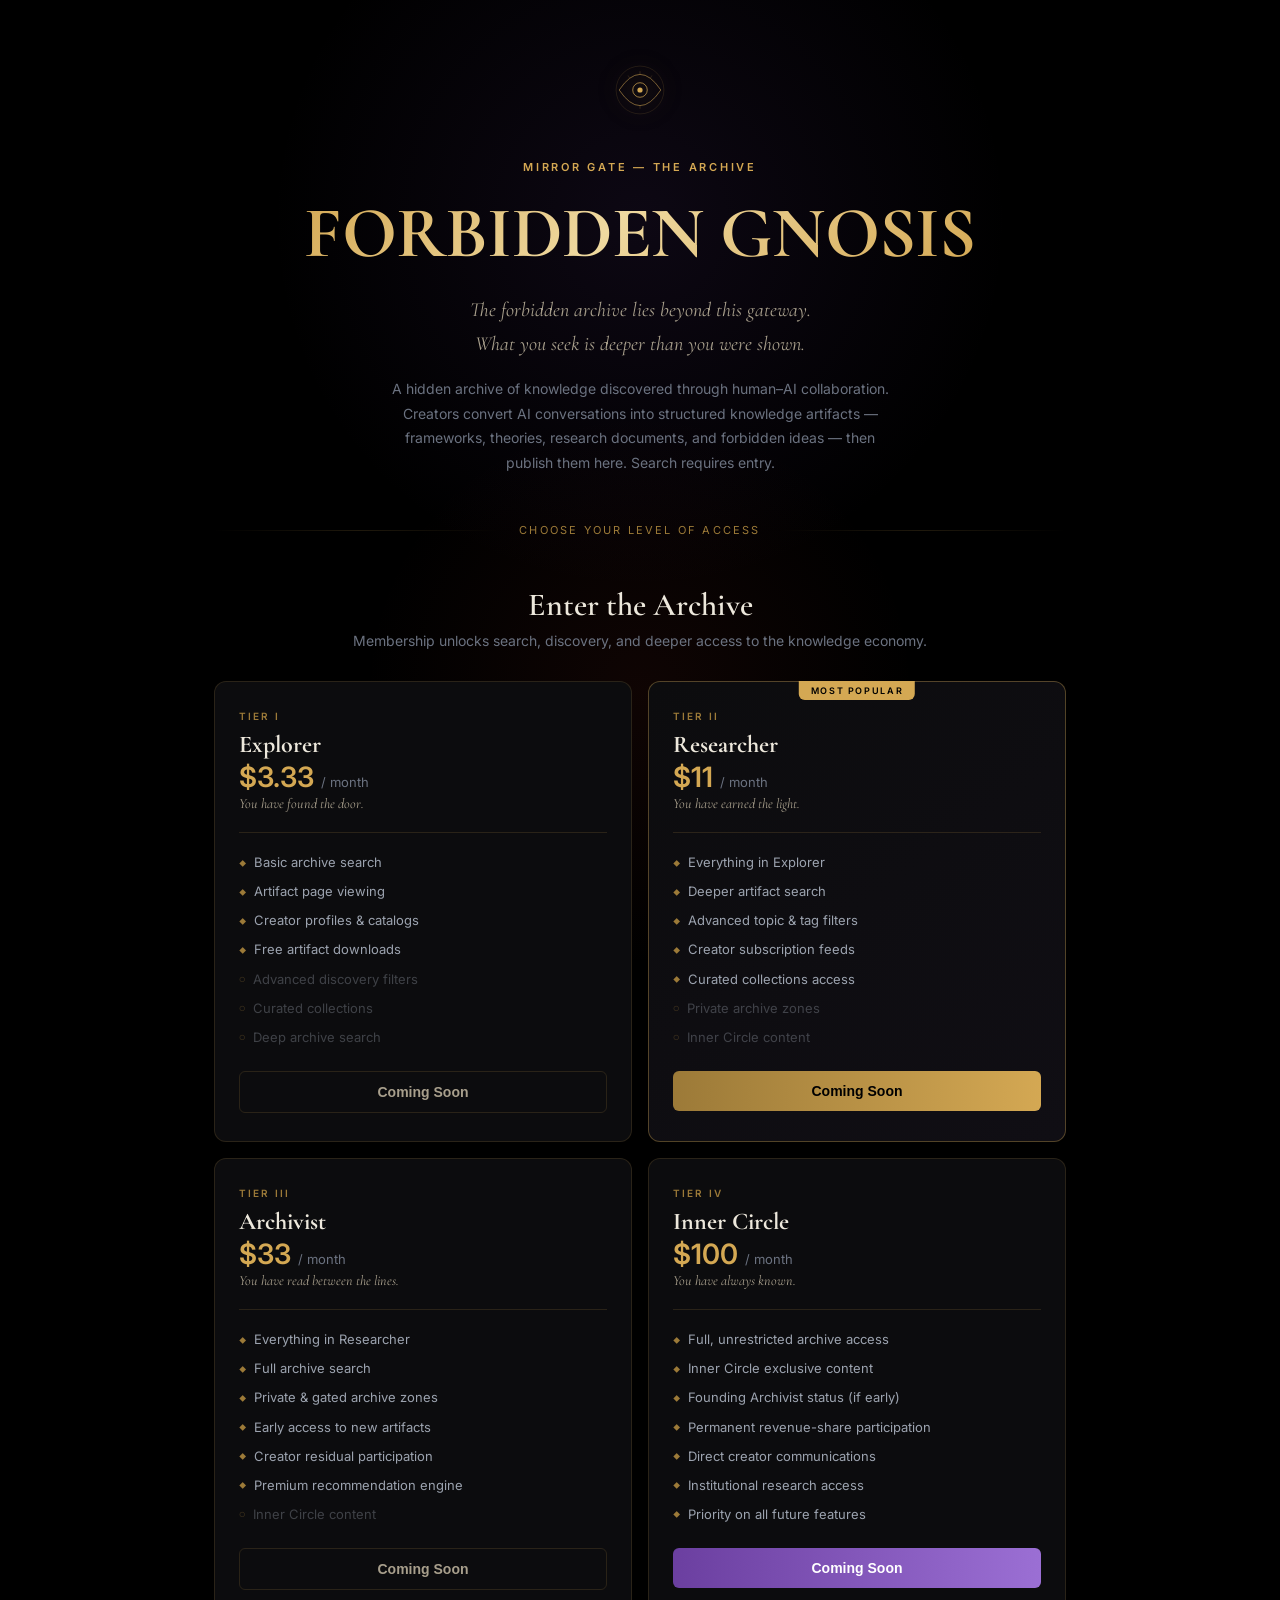
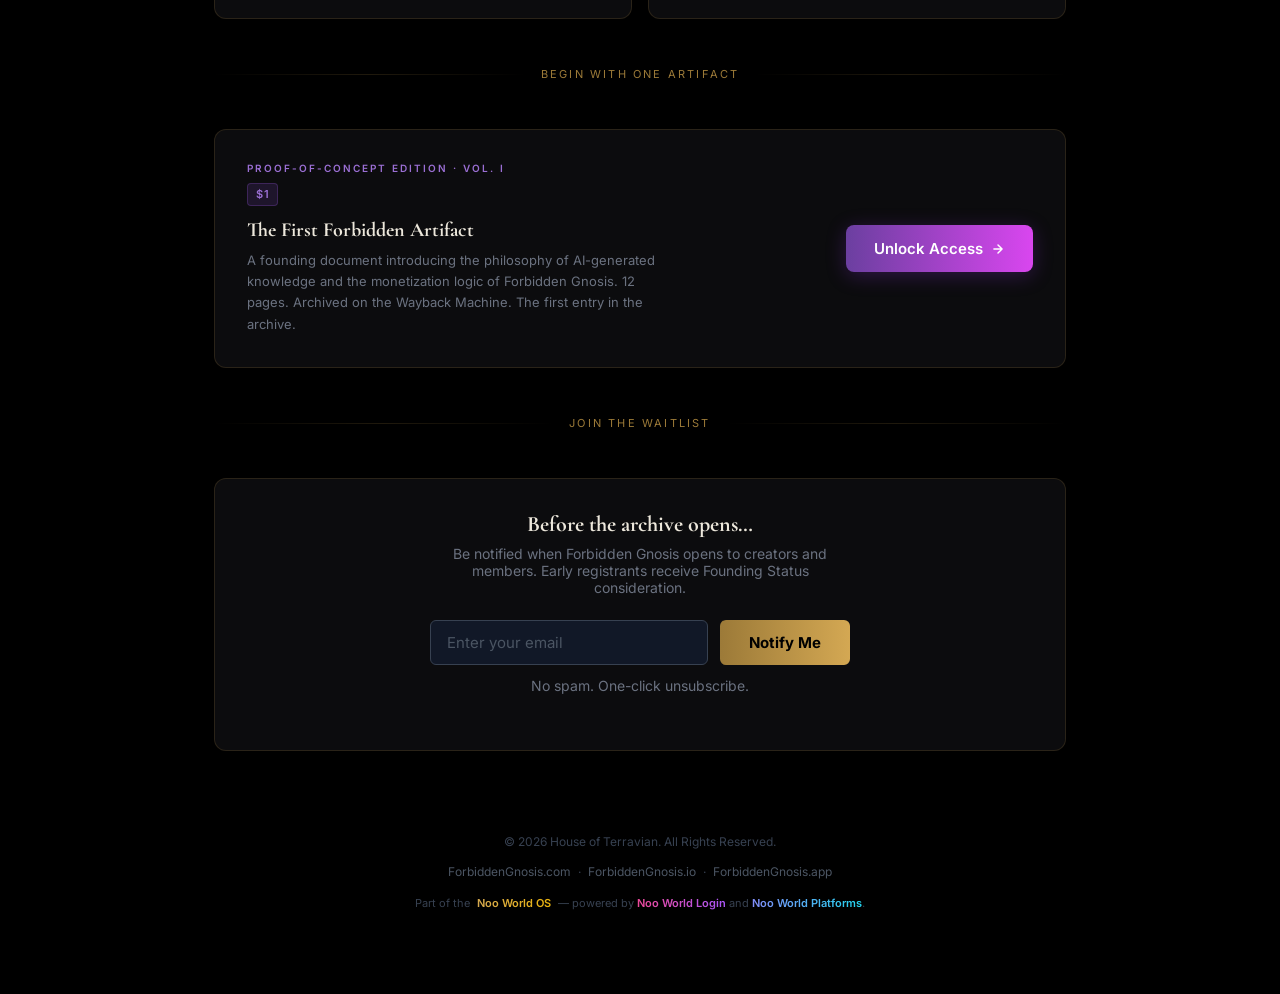
==== index.html @ 5a4c9f81 "Rebuild as Mirror Gate — membership tiers, archive narrative, waitlist" ====
<!DOCTYPE html>
<html lang="en">
<!--
═══════════════════════════════════════════════════════════════════════
FORBIDDEN GNOSIS — MIRROR GATE (v2)
Built: 03.08.26
Role: Gate page displayed when non-members attempt to search beyond
      the originating creator's territory (Mirror-Gated Discovery).
      Also serves as the primary landing page pre-launch.
═══════════════════════════════════════════════════════════════════════

CONVERTKIT SETUP (REQUIRED FOR EMAIL CAPTURE)
  Line ~620: const CK_FORM_ID = 'YOUR_CONVERTKIT_FORM_ID';
  Replace with your actual ConvertKit form ID (numbers only).

DYNAMIC CREATOR INJECTION (future use)
  When serving as a live gate page, the backend can inject the
  originating creator name into: data-creator="[Creator Name]"
  on the <body> tag. JS will auto-populate .creator-name spans.
═══════════════════════════════════════════════════════════════════════
-->
<head>
  <meta charset="UTF-8">
  <meta name="viewport" content="width=device-width, initial-scale=1.0">
  <title>Forbidden Gnosis — The Archive of Human–AI Knowledge</title>
  <meta name="description" content="A hidden archive of knowledge discovered through human–AI collaboration. Publish, sell, and explore AI-derived insight artifacts.">
  <meta property="og:title" content="Forbidden Gnosis — The Archive of Human–AI Knowledge">
  <meta property="og:description" content="The forbidden archive lies beyond this gateway. Enter the knowledge economy of the AI age.">
  <meta property="og:type" content="website">
  <link rel="icon" type="image/png" href="/favicon.png">
  <link rel="preconnect" href="https://fonts.googleapis.com">
  <link rel="preconnect" href="https://fonts.gstatic.com" crossorigin>
  <link href="https://fonts.googleapis.com/css2?family=Cormorant+Garamond:ital,wght@0,400;0,600;0,700;1,400;1,600&family=Inter:wght@400;500;600&display=swap" rel="stylesheet">

  <style>
    *, *::before, *::after {
      margin: 0;
      padding: 0;
      box-sizing: border-box;
    }

    :root {
      --gold: #D4A853;
      --gold-dim: #9C7A38;
      --gold-glow: rgba(212, 168, 83, 0.18);
      --crimson: #C0392B;
      --violet: #6B3FA0;
      --violet-light: #9B6FD4;
      --cream: #EDE8DC;
      --cream-dim: #A89F8C;
      --bg: #000;
      --surface: #0C0C0E;
      --border: rgba(212, 168, 83, 0.15);
      --border-hover: rgba(212, 168, 83, 0.4);
    }

    html {
      scroll-behavior: smooth;
    }

    body {
      font-family: 'Inter', -apple-system, BlinkMacSystemFont, sans-serif;
      background: var(--bg);
      color: var(--cream);
      min-height: 100vh;
      overflow-x: hidden;
      position: relative;
    }

    /* ── AMBIENT BACKGROUND ── */
    .ambient {
      position: fixed;
      inset: 0;
      pointer-events: none;
      z-index: 0;
    }
    .ambient::before {
      content: '';
      position: absolute;
      top: -20%;
      left: 50%;
      transform: translateX(-50%);
      width: 800px;
      height: 800px;
      background: radial-gradient(circle, rgba(107, 63, 160, 0.12) 0%, transparent 65%);
    }
    .ambient::after {
      content: '';
      position: absolute;
      bottom: -10%;
      left: 50%;
      transform: translateX(-50%);
      width: 600px;
      height: 600px;
      background: radial-gradient(circle, rgba(192, 57, 43, 0.08) 0%, transparent 65%);
    }

    /* ── LAYOUT ── */
    .page {
      position: relative;
      z-index: 1;
      width: 100%;
      max-width: 900px;
      margin: 0 auto;
      padding: 4rem 1.5rem 5rem;
    }

    /* ── EYE SIGIL ── */
    .sigil-wrap {
      text-align: center;
      margin-bottom: 2.5rem;
      opacity: 0;
      animation: fadeDown 1s ease-out 0.1s forwards;
    }
    .sigil {
      display: inline-block;
      width: 52px;
      height: 52px;
      filter: drop-shadow(0 0 12px rgba(212, 168, 83, 0.5));
    }

    /* ── GATE LABEL ── */
    .gate-label {
      text-align: center;
      font-family: 'Inter', sans-serif;
      font-size: 0.6875rem;
      font-weight: 600;
      letter-spacing: 0.25em;
      text-transform: uppercase;
      color: var(--gold);
      margin-bottom: 1.25rem;
      opacity: 0;
      animation: fadeDown 1s ease-out 0.2s forwards;
    }

    /* ── HERO ── */
    .hero {
      text-align: center;
      max-width: 680px;
      margin: 0 auto 1.5rem;
      opacity: 0;
      animation: fadeDown 1.1s ease-out 0.3s forwards;
    }

    .hero h1 {
      font-family: 'Cormorant Garamond', Georgia, serif;
      font-size: clamp(2.5rem, 7vw, 4.5rem);
      font-weight: 700;
      line-height: 1.1;
      letter-spacing: -0.01em;
      background: linear-gradient(135deg, var(--gold) 0%, #EFD9A0 45%, var(--gold) 100%);
      -webkit-background-clip: text;
      background-clip: text;
      -webkit-text-fill-color: transparent;
      margin-bottom: 1.25rem;
    }

    .hero .gate-narrative {
      font-family: 'Cormorant Garamond', Georgia, serif;
      font-size: clamp(1.05rem, 2.5vw, 1.25rem);
      font-style: italic;
      color: var(--cream-dim);
      line-height: 1.7;
      margin-bottom: 1rem;
    }

    .hero .gate-sub {
      font-size: 0.875rem;
      color: #6b7280;
      line-height: 1.75;
      max-width: 520px;
      margin: 0 auto;
    }

    /* ── DIVIDER ── */
    .divider {
      display: flex;
      align-items: center;
      gap: 1rem;
      margin: 3rem 0;
      opacity: 0;
      animation: fadeIn 0.8s ease-out 0.6s forwards;
    }
    .divider::before,
    .divider::after {
      content: '';
      flex: 1;
      height: 1px;
      background: linear-gradient(to right, transparent, var(--border), transparent);
    }
    .divider-text {
      font-size: 0.6875rem;
      letter-spacing: 0.2em;
      text-transform: uppercase;
      color: var(--gold-dim);
      white-space: nowrap;
    }

    /* ── MEMBERSHIP TIERS ── */
    .tiers-section {
      opacity: 0;
      animation: fadeUp 1s ease-out 0.5s forwards;
    }

    .tiers-heading {
      text-align: center;
      margin-bottom: 2rem;
    }
    .tiers-heading h2 {
      font-family: 'Cormorant Garamond', Georgia, serif;
      font-size: clamp(1.5rem, 4vw, 2rem);
      font-weight: 600;
      color: var(--cream);
      margin-bottom: 0.5rem;
    }
    .tiers-heading p {
      font-size: 0.875rem;
      color: #6b7280;
    }

    .tiers-grid {
      display: grid;
      grid-template-columns: repeat(2, 1fr);
      gap: 1rem;
    }

    @media (max-width: 600px) {
      .tiers-grid {
        grid-template-columns: 1fr;
      }
    }

    .tier-card {
      background: var(--surface);
      border: 1px solid var(--border);
      border-radius: 12px;
      padding: 1.75rem 1.5rem;
      position: relative;
      transition: border-color 0.3s, transform 0.3s, box-shadow 0.3s;
      cursor: default;
    }
    .tier-card:hover {
      border-color: var(--border-hover);
      transform: translateY(-2px);
      box-shadow: 0 8px 30px rgba(212, 168, 83, 0.08);
    }
    .tier-card.featured {
      border-color: rgba(212, 168, 83, 0.35);
      background: linear-gradient(145deg, #0C0C0E 0%, #100E14 100%);
    }
    .tier-card.featured::before {
      content: 'MOST POPULAR';
      position: absolute;
      top: -1px;
      left: 50%;
      transform: translateX(-50%);
      font-size: 0.5625rem;
      font-weight: 600;
      letter-spacing: 0.18em;
      color: var(--bg);
      background: var(--gold);
      padding: 0.25rem 0.75rem;
      border-radius: 0 0 6px 6px;
    }

    .tier-rank {
      font-size: 0.625rem;
      font-weight: 600;
      letter-spacing: 0.2em;
      text-transform: uppercase;
      color: var(--gold-dim);
      margin-bottom: 0.5rem;
    }
    .tier-name {
      font-family: 'Cormorant Garamond', Georgia, serif;
      font-size: 1.5rem;
      font-weight: 700;
      color: var(--cream);
      margin-bottom: 0.25rem;
    }
    .tier-price {
      font-size: 1.75rem;
      font-weight: 600;
      color: var(--gold);
      margin-bottom: 0.25rem;
      line-height: 1;
    }
    .tier-price span {
      font-size: 0.8125rem;
      font-weight: 400;
      color: #6b7280;
    }
    .tier-tagline {
      font-family: 'Cormorant Garamond', Georgia, serif;
      font-size: 0.875rem;
      font-style: italic;
      color: var(--cream-dim);
      margin-bottom: 1.25rem;
      padding-bottom: 1.25rem;
      border-bottom: 1px solid var(--border);
    }

    .tier-features {
      list-style: none;
      display: flex;
      flex-direction: column;
      gap: 0.6rem;
      margin-bottom: 1.5rem;
    }
    .tier-features li {
      display: flex;
      align-items: flex-start;
      gap: 0.5rem;
      font-size: 0.8125rem;
      color: #9ca3af;
      line-height: 1.5;
    }
    .tier-features li::before {
      content: '◆';
      font-size: 0.4375rem;
      color: var(--gold-dim);
      margin-top: 0.35rem;
      flex-shrink: 0;
    }
    .tier-features li.locked {
      opacity: 0.35;
    }
    .tier-features li.locked::before {
      content: '○';
    }

    .tier-btn {
      display: block;
      width: 100%;
      padding: 0.75rem 1rem;
      text-align: center;
      border-radius: 6px;
      font-size: 0.875rem;
      font-weight: 600;
      text-decoration: none;
      transition: all 0.25s;
      cursor: pointer;
      border: none;
    }
    .tier-btn-ghost {
      background: transparent;
      border: 1px solid var(--border);
      color: var(--cream-dim);
    }
    .tier-btn-ghost:hover {
      border-color: var(--gold-dim);
      color: var(--cream);
    }
    .tier-btn-gold {
      background: linear-gradient(to right, var(--gold-dim), var(--gold));
      color: #000;
    }
    .tier-btn-gold:hover {
      opacity: 0.9;
      box-shadow: 0 4px 20px rgba(212, 168, 83, 0.3);
    }
    .tier-btn-violet {
      background: linear-gradient(to right, var(--violet), var(--violet-light));
      color: #fff;
    }
    .tier-btn-violet:hover {
      opacity: 0.9;
      box-shadow: 0 4px 20px rgba(107, 63, 160, 0.35);
    }

    /* ── FIRST ARTIFACT SECTION ── */
    .artifact-section {
      opacity: 0;
      animation: fadeUp 1s ease-out 0.7s forwards;
    }

    .artifact-card {
      background: var(--surface);
      border: 1px solid var(--border);
      border-radius: 12px;
      padding: 2rem;
      display: flex;
      flex-direction: column;
      gap: 1.25rem;
      align-items: flex-start;
    }
    @media (min-width: 640px) {
      .artifact-card {
        flex-direction: row;
        align-items: center;
        justify-content: space-between;
      }
    }
    .artifact-meta {
      flex: 1;
    }
    .artifact-tag {
      font-size: 0.625rem;
      font-weight: 600;
      letter-spacing: 0.2em;
      text-transform: uppercase;
      color: var(--violet-light);
      margin-bottom: 0.5rem;
    }
    .artifact-title {
      font-family: 'Cormorant Garamond', Georgia, serif;
      font-size: 1.25rem;
      font-weight: 700;
      color: var(--cream);
      margin-bottom: 0.5rem;
    }
    .artifact-desc {
      font-size: 0.8125rem;
      color: #6b7280;
      line-height: 1.65;
      max-width: 420px;
    }
    .artifact-cta {
      flex-shrink: 0;
    }
    .artifact-btn {
      display: inline-flex;
      align-items: center;
      gap: 0.5rem;
      padding: 0.875rem 1.75rem;
      background: linear-gradient(to right, var(--violet), #d946ef);
      color: #fff;
      font-weight: 600;
      font-size: 0.9375rem;
      text-decoration: none;
      border-radius: 8px;
      white-space: nowrap;
      transition: all 0.3s;
      box-shadow: 0 4px 20px rgba(147, 51, 234, 0.25);
    }
    .artifact-btn:hover {
      box-shadow: 0 8px 30px rgba(147, 51, 234, 0.4);
      transform: translateY(-1px);
    }
    .artifact-price-badge {
      display: inline-flex;
      align-items: center;
      justify-content: center;
      background: rgba(107, 63, 160, 0.2);
      border: 1px solid rgba(107, 63, 160, 0.4);
      color: var(--violet-light);
      font-size: 0.6875rem;
      font-weight: 600;
      letter-spacing: 0.05em;
      padding: 0.2rem 0.5rem;
      border-radius: 4px;
      margin-bottom: 0.75rem;
    }

    /* ── EMAIL WAITLIST ── */
    .waitlist-section {
      opacity: 0;
      animation: fadeUp 1s ease-out 0.85s forwards;
    }

    .waitlist-card {
      background: var(--surface);
      border: 1px solid var(--border);
      border-radius: 12px;
      padding: 2rem;
      text-align: center;
    }
    .waitlist-card h3 {
      font-family: 'Cormorant Garamond', Georgia, serif;
      font-size: 1.375rem;
      font-weight: 700;
      color: var(--cream);
      margin-bottom: 0.5rem;
    }
    .waitlist-card p {
      font-size: 0.875rem;
      color: #6b7280;
      margin-bottom: 1.5rem;
      max-width: 400px;
      margin-left: auto;
      margin-right: auto;
    }

    .form-row {
      display: flex;
      flex-direction: column;
      gap: 0.75rem;
      max-width: 420px;
      margin: 0 auto;
    }
    @media (min-width: 480px) {
      .form-row {
        flex-direction: row;
      }
    }

    .input-wrap {
      position: relative;
      flex: 1;
    }

    input[type="email"] {
      width: 100%;
      padding: 0.75rem 1rem;
      background: #111827;
      border: 1px solid #374151;
      color: var(--cream);
      border-radius: 6px;
      font-size: 0.9375rem;
      font-family: 'Inter', sans-serif;
      transition: border-color 0.3s;
    }
    input[type="email"]:focus {
      outline: none;
      border-color: var(--gold-dim);
    }
    input[type="email"].error {
      border-color: #ef4444;
    }
    input[type="email"]::placeholder {
      color: #4b5563;
    }

    .success-check {
      position: absolute;
      right: 0.75rem;
      top: 50%;
      transform: translateY(-50%);
      width: 1.125rem;
      height: 1.125rem;
      color: #10b981;
      display: none;
    }

    .submit-btn {
      padding: 0.75rem 1.25rem;
      background: linear-gradient(to right, var(--gold-dim), var(--gold));
      color: #000;
      font-weight: 700;
      font-size: 0.9375rem;
      font-family: 'Inter', sans-serif;
      border: none;
      border-radius: 6px;
      cursor: pointer;
      transition: opacity 0.25s;
      white-space: nowrap;
      display: flex;
      align-items: center;
      justify-content: center;
      gap: 0.4rem;
      min-width: 130px;
    }
    .submit-btn:hover:not(:disabled) { opacity: 0.88; }
    .submit-btn:disabled { opacity: 0.45; cursor: not-allowed; }

    .spinner {
      width: 0.875rem;
      height: 0.875rem;
      border: 2px solid #000;
      border-top-color: transparent;
      border-radius: 50%;
      animation: spin 0.7s linear infinite;
    }

    .status-msg {
      display: none;
      align-items: center;
      gap: 0.4rem;
      font-size: 0.8125rem;
      margin-top: 0.75rem;
      justify-content: center;
    }
    .status-msg.success { color: #10b981; }
    .status-msg.error   { color: #ef4444; }

    .privacy-note {
      margin-top: 0.75rem;
      font-size: 0.6875rem;
      color: #4b5563;
    }

    /* ── FOOTER ── */
    footer {
      margin-top: 5rem;
      text-align: center;
      font-size: 0.75rem;
      line-height: 1.8;
      color: #374151;
      opacity: 0;
      animation: fadeIn 1s ease-out 1s forwards;
    }
    footer p { margin-bottom: 0.25rem; }
    footer nav {
      margin: 0.5rem 0;
    }
    footer a {
      color: #4b5563;
      text-decoration: none;
      padding: 0 0.25rem;
      transition: color 0.25s;
    }
    footer a:hover { color: var(--cream-dim); }
    footer a:focus {
      outline: 2px solid var(--gold-dim);
      outline-offset: 2px;
      border-radius: 2px;
    }
    .noo-brand {
      margin-top: 0.75rem;
      font-size: 0.6875rem;
    }
    .grad-gold {
      background: linear-gradient(to right, var(--gold), #eab308);
      -webkit-background-clip: text;
      background-clip: text;
      -webkit-text-fill-color: transparent;
      font-weight: 600;
    }
    .grad-pink {
      background: linear-gradient(to right, #ec4899, #a855f7);
      -webkit-background-clip: text;
      background-clip: text;
      -webkit-text-fill-color: transparent;
      font-weight: 600;
    }
    .grad-blue {
      background: linear-gradient(to right, #818cf8, #22d3ee);
      -webkit-background-clip: text;
      background-clip: text;
      -webkit-text-fill-color: transparent;
      font-weight: 600;
    }

    /* ── ANIMATIONS ── */
    @keyframes fadeDown {
      from { opacity: 0; transform: translateY(-16px); }
      to   { opacity: 1; transform: translateY(0); }
    }
    @keyframes fadeUp {
      from { opacity: 0; transform: translateY(24px); }
      to   { opacity: 1; transform: translateY(0); }
    }
    @keyframes fadeIn {
      to { opacity: 1; }
    }
    @keyframes spin {
      to { transform: rotate(360deg); }
    }

    @media (prefers-reduced-motion: reduce) {
      *, *::before, *::after {
        animation-duration: 0.01ms !important;
        transition-duration: 0.01ms !important;
      }
    }
  </style>
</head>

<body>
  <div class="ambient" aria-hidden="true"></div>

  <div class="page">

    <!-- EYE SIGIL -->
    <div class="sigil-wrap" aria-hidden="true">
      <svg class="sigil" viewBox="0 0 100 100" xmlns="http://www.w3.org/2000/svg">
        <!-- Outer ring -->
        <circle cx="50" cy="50" r="46" fill="none" stroke="#D4A853" stroke-width="1" opacity="0.25"/>
        <!-- Eye shape -->
        <path d="M10 50 Q30 20 50 20 Q70 20 90 50 Q70 80 50 80 Q30 80 10 50Z"
              fill="none" stroke="#D4A853" stroke-width="1.5" opacity="0.7"/>
        <!-- Iris -->
        <circle cx="50" cy="50" r="14" fill="none" stroke="#D4A853" stroke-width="1.5" opacity="0.9"/>
        <!-- Pupil -->
        <circle cx="50" cy="50" r="5" fill="#D4A853"/>
        <!-- Lash marks -->
        <line x1="50" y1="20" x2="50" y2="14" stroke="#D4A853" stroke-width="1" opacity="0.4"/>
        <line x1="50" y1="80" x2="50" y2="86" stroke="#D4A853" stroke-width="1" opacity="0.4"/>
        <line x1="30" y1="27" x2="27" y2="22" stroke="#D4A853" stroke-width="1" opacity="0.3"/>
        <line x1="70" y1="27" x2="73" y2="22" stroke="#D4A853" stroke-width="1" opacity="0.3"/>
      </svg>
    </div>

    <!-- GATE LABEL -->
    <p class="gate-label">Mirror Gate — The Archive</p>

    <!-- HERO -->
    <header class="hero">
      <h1>FORBIDDEN GNOSIS</h1>
      <p class="gate-narrative">
        The forbidden archive lies beyond this gateway.<br>
        What you seek is deeper than you were shown.
      </p>
      <p class="gate-sub">
        A hidden archive of knowledge discovered through human–AI collaboration.
        Creators convert AI conversations into structured knowledge artifacts — frameworks,
        theories, research documents, and forbidden ideas — then publish them here.
        Search requires entry.
      </p>
    </header>

    <!-- DIVIDER -->
    <div class="divider">
      <span class="divider-text">Choose Your Level of Access</span>
    </div>

    <!-- MEMBERSHIP TIERS -->
    <section class="tiers-section" aria-labelledby="tiers-heading">
      <div class="tiers-heading">
        <h2 id="tiers-heading">Enter the Archive</h2>
        <p>Membership unlocks search, discovery, and deeper access to the knowledge economy.</p>
      </div>

      <div class="tiers-grid">

        <!-- EXPLORER -->
        <div class="tier-card">
          <p class="tier-rank">Tier I</p>
          <p class="tier-name">Explorer</p>
          <p class="tier-price">$3.33 <span>/ month</span></p>
          <p class="tier-tagline">You have found the door.</p>
          <ul class="tier-features">
            <li>Basic archive search</li>
            <li>Artifact page viewing</li>
            <li>Creator profiles &amp; catalogs</li>
            <li>Free artifact downloads</li>
            <li class="locked">Advanced discovery filters</li>
            <li class="locked">Curated collections</li>
            <li class="locked">Deep archive search</li>
          </ul>
          <button class="tier-btn tier-btn-ghost" disabled>Coming Soon</button>
        </div>

        <!-- RESEARCHER (featured) -->
        <div class="tier-card featured">
          <p class="tier-rank">Tier II</p>
          <p class="tier-name">Researcher</p>
          <p class="tier-price">$11 <span>/ month</span></p>
          <p class="tier-tagline">You have earned the light.</p>
          <ul class="tier-features">
            <li>Everything in Explorer</li>
            <li>Deeper artifact search</li>
            <li>Advanced topic &amp; tag filters</li>
            <li>Creator subscription feeds</li>
            <li>Curated collections access</li>
            <li class="locked">Private archive zones</li>
            <li class="locked">Inner Circle content</li>
          </ul>
          <button class="tier-btn tier-btn-gold" disabled>Coming Soon</button>
        </div>

        <!-- ARCHIVIST -->
        <div class="tier-card">
          <p class="tier-rank">Tier III</p>
          <p class="tier-name">Archivist</p>
          <p class="tier-price">$33 <span>/ month</span></p>
          <p class="tier-tagline">You have read between the lines.</p>
          <ul class="tier-features">
            <li>Everything in Researcher</li>
            <li>Full archive search</li>
            <li>Private &amp; gated archive zones</li>
            <li>Early access to new artifacts</li>
            <li>Creator residual participation</li>
            <li>Premium recommendation engine</li>
            <li class="locked">Inner Circle content</li>
          </ul>
          <button class="tier-btn tier-btn-ghost" disabled>Coming Soon</button>
        </div>

        <!-- INNER CIRCLE -->
        <div class="tier-card">
          <p class="tier-rank">Tier IV</p>
          <p class="tier-name">Inner Circle</p>
          <p class="tier-price">$100 <span>/ month</span></p>
          <p class="tier-tagline">You have always known.</p>
          <ul class="tier-features">
            <li>Full, unrestricted archive access</li>
            <li>Inner Circle exclusive content</li>
            <li>Founding Archivist status (if early)</li>
            <li>Permanent revenue-share participation</li>
            <li>Direct creator communications</li>
            <li>Institutional research access</li>
            <li>Priority on all future features</li>
          </ul>
          <button class="tier-btn tier-btn-violet" disabled>Coming Soon</button>
        </div>

      </div>
    </section>

    <!-- DIVIDER -->
    <div class="divider">
      <span class="divider-text">Begin with one artifact</span>
    </div>

    <!-- FIRST ARTIFACT -->
    <section class="artifact-section" aria-labelledby="artifact-heading">
      <div class="artifact-card">
        <div class="artifact-meta">
          <p class="artifact-tag">Proof-of-Concept Edition · Vol. I</p>
          <div class="artifact-price-badge">$1</div>
          <h3 class="artifact-title" id="artifact-heading">The First Forbidden Artifact</h3>
          <p class="artifact-desc">
            A founding document introducing the philosophy of AI-generated knowledge
            and the monetization logic of Forbidden Gnosis. 12 pages. Archived
            on the Wayback Machine. The first entry in the archive.
          </p>
        </div>
        <div class="artifact-cta">
          <a href="https://payhip.com/forbiddengnosis"
             target="_blank"
             rel="noopener noreferrer"
             class="artifact-btn">
            Unlock Access
            <svg width="14" height="14" viewBox="0 0 24 24" fill="none" stroke="currentColor" stroke-width="2.5" stroke-linecap="round" stroke-linejoin="round" aria-hidden="true">
              <path d="M5 12h14M12 5l7 7-7 7"/>
            </svg>
          </a>
        </div>
      </div>
    </section>

    <!-- DIVIDER -->
    <div class="divider">
      <span class="divider-text">Join the waitlist</span>
    </div>

    <!-- EMAIL WAITLIST -->
    <section class="waitlist-section" aria-labelledby="waitlist-heading">
      <div class="waitlist-card">
        <h3 id="waitlist-heading">Before the archive opens…</h3>
        <p>
          Be notified when Forbidden Gnosis opens to creators and members.
          Early registrants receive Founding Status consideration.
        </p>

        <form id="ckForm" novalidate aria-label="Waitlist signup form">
          <div class="form-row">
            <div class="input-wrap">
              <input
                type="email"
                id="emailInput"
                name="email_address"
                placeholder="Enter your email"
                required
                autocomplete="email"
              >
              <svg id="successCheck" class="success-check" fill="none" stroke="currentColor" viewBox="0 0 24 24" aria-hidden="true">
                <path stroke-linecap="round" stroke-linejoin="round" stroke-width="2.5" d="M5 13l4 4L19 7"/>
              </svg>
            </div>
            <button type="submit" id="submitBtn" class="submit-btn">
              <span id="btnText">Notify Me</span>
            </button>
          </div>
        </form>

        <iframe name="ck_iframe" style="display:none;" title="Signup response"></iframe>
        <div id="statusMsg" class="status-msg" role="status" aria-live="polite"></div>
        <p class="privacy-note">No spam. One-click unsubscribe.</p>
      </div>
    </section>

    <!-- FOOTER -->
    <footer>
      <p>© 2026 House of Terravian. All Rights Reserved.</p>
      <nav aria-label="Domain links">
        <a href="https://ForbiddenGnosis.com" target="_blank" rel="noopener noreferrer">ForbiddenGnosis.com</a>
        <span aria-hidden="true"> · </span>
        <a href="https://ForbiddenGnosis.io" target="_blank" rel="noopener noreferrer">ForbiddenGnosis.io</a>
        <span aria-hidden="true"> · </span>
        <a href="https://ForbiddenGnosis.app" target="_blank" rel="noopener noreferrer">ForbiddenGnosis.app</a>
      </nav>
      <div class="noo-brand">
        Part of the <a href="https://thenooworld.com" target="_blank" rel="noopener noreferrer" class="grad-gold">Noo World OS</a> —
        powered by <span class="grad-pink">Noo World Login</span> and
        <span class="grad-blue">Noo World Platforms</span>.
      </div>
    </footer>

  </div><!-- /page -->

  <script>
    // ═══════════════════════════════════════════════════════════════
    // CONVERTKIT — replace with your actual form ID
    // ═══════════════════════════════════════════════════════════════
    const CK_FORM_ID = 'YOUR_CONVERTKIT_FORM_ID';
    const CK_ACTION  = `https://app.convertkit.com/forms/${CK_FORM_ID}/subscriptions`;

    const form        = document.getElementById('ckForm');
    const emailInput  = document.getElementById('emailInput');
    const submitBtn   = document.getElementById('submitBtn');
    const btnText     = document.getElementById('btnText');
    const successCheck = document.getElementById('successCheck');
    const statusMsg   = document.getElementById('statusMsg');
    const iframe      = document.querySelector('iframe[name="ck_iframe"]');

    function validEmail(e) { return /^[^\s@]+@[^\s@]+\.[^\s@]+$/.test(e); }

    function showStatus(type, msg) {
      const icon = type === 'success'
        ? '<svg width="14" height="14" fill="none" stroke="currentColor" viewBox="0 0 24 24"><path stroke-linecap="round" stroke-linejoin="round" stroke-width="2.5" d="M5 13l4 4L19 7"/></svg>'
        : '<svg width="14" height="14" fill="none" stroke="currentColor" viewBox="0 0 24 24"><path stroke-linecap="round" stroke-linejoin="round" stroke-width="2" d="M12 8v4m0 4h.01M21 12a9 9 0 11-18 0 9 9 0 0118 0z"/></svg>';
      statusMsg.className = `status-msg ${type}`;
      statusMsg.innerHTML = icon + '<span>' + msg + '</span>';
      statusMsg.style.display = 'flex';
    }

    form.addEventListener('submit', function(e) {
      e.preventDefault();
      const email = emailInput.value.trim();
      if (!validEmail(email)) {
        emailInput.classList.add('error');
        showStatus('error', 'Please enter a valid email address.');
        return;
      }
      emailInput.classList.remove('error');
      statusMsg.style.display = 'none';
      submitBtn.disabled = true;
      btnText.innerHTML = '<div class="spinner"></div>';

      const tmp = document.createElement('form');
      tmp.style.display = 'none';
      tmp.action = CK_ACTION;
      tmp.method = 'post';
      tmp.target = 'ck_iframe';
      const ef = document.createElement('input');
      ef.type = 'hidden'; ef.name = 'email_address'; ef.value = email;
      const tf = document.createElement('input');
      tf.type = 'hidden'; tf.name = 'fields[tag]'; tf.value = 'mirror-gate-waitlist';
      tmp.append(ef, tf);
      document.body.appendChild(tmp);
      tmp.submit();
      document.body.removeChild(tmp);
    });

    iframe.addEventListener('load', function() {
      if (submitBtn.disabled) {
        submitBtn.disabled = false;
        btnText.textContent = 'Notify Me';
        successCheck.style.display = 'block';
        showStatus('success', "You're registered. Watch for the signal.");
        setTimeout(function() {
          emailInput.value = '';
          successCheck.style.display = 'none';
          statusMsg.style.display = 'none';
        }, 6000);
      }
    });

    emailInput.addEventListener('input', function() {
      emailInput.classList.remove('error');
      if (statusMsg.classList.contains('error')) statusMsg.style.display = 'none';
    });

    // ═══════════════════════════════════════════════════════════════
    // DYNAMIC CREATOR INJECTION (future backend use)
    // When serving as a live gate, the backend injects:
    //   <body data-creator="Creator Name">
    // This script then populates all .creator-name spans.
    // ═══════════════════════════════════════════════════════════════
    const creatorName = document.body.dataset.creator;
    if (creatorName) {
      document.querySelectorAll('.creator-name').forEach(function(el) {
        el.textContent = creatorName;
      });
    }
  </script>
</body>
</html>
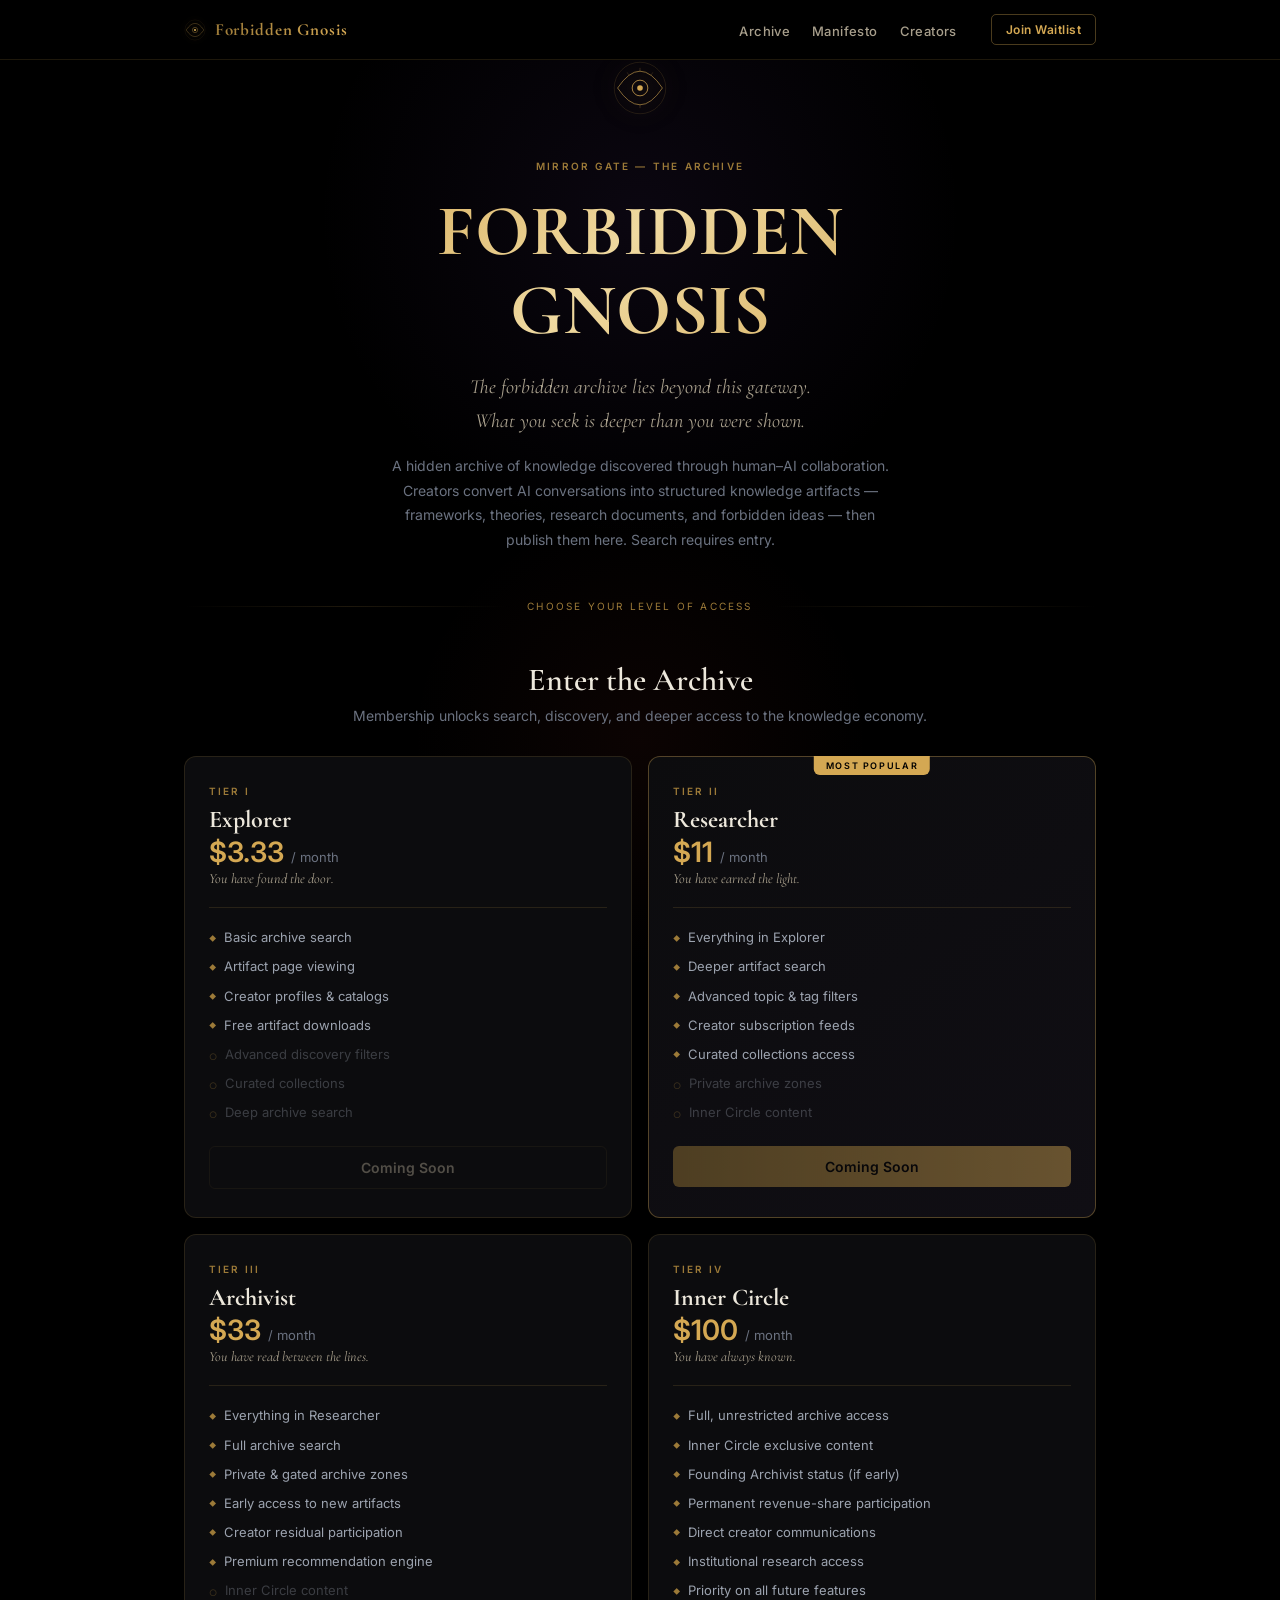
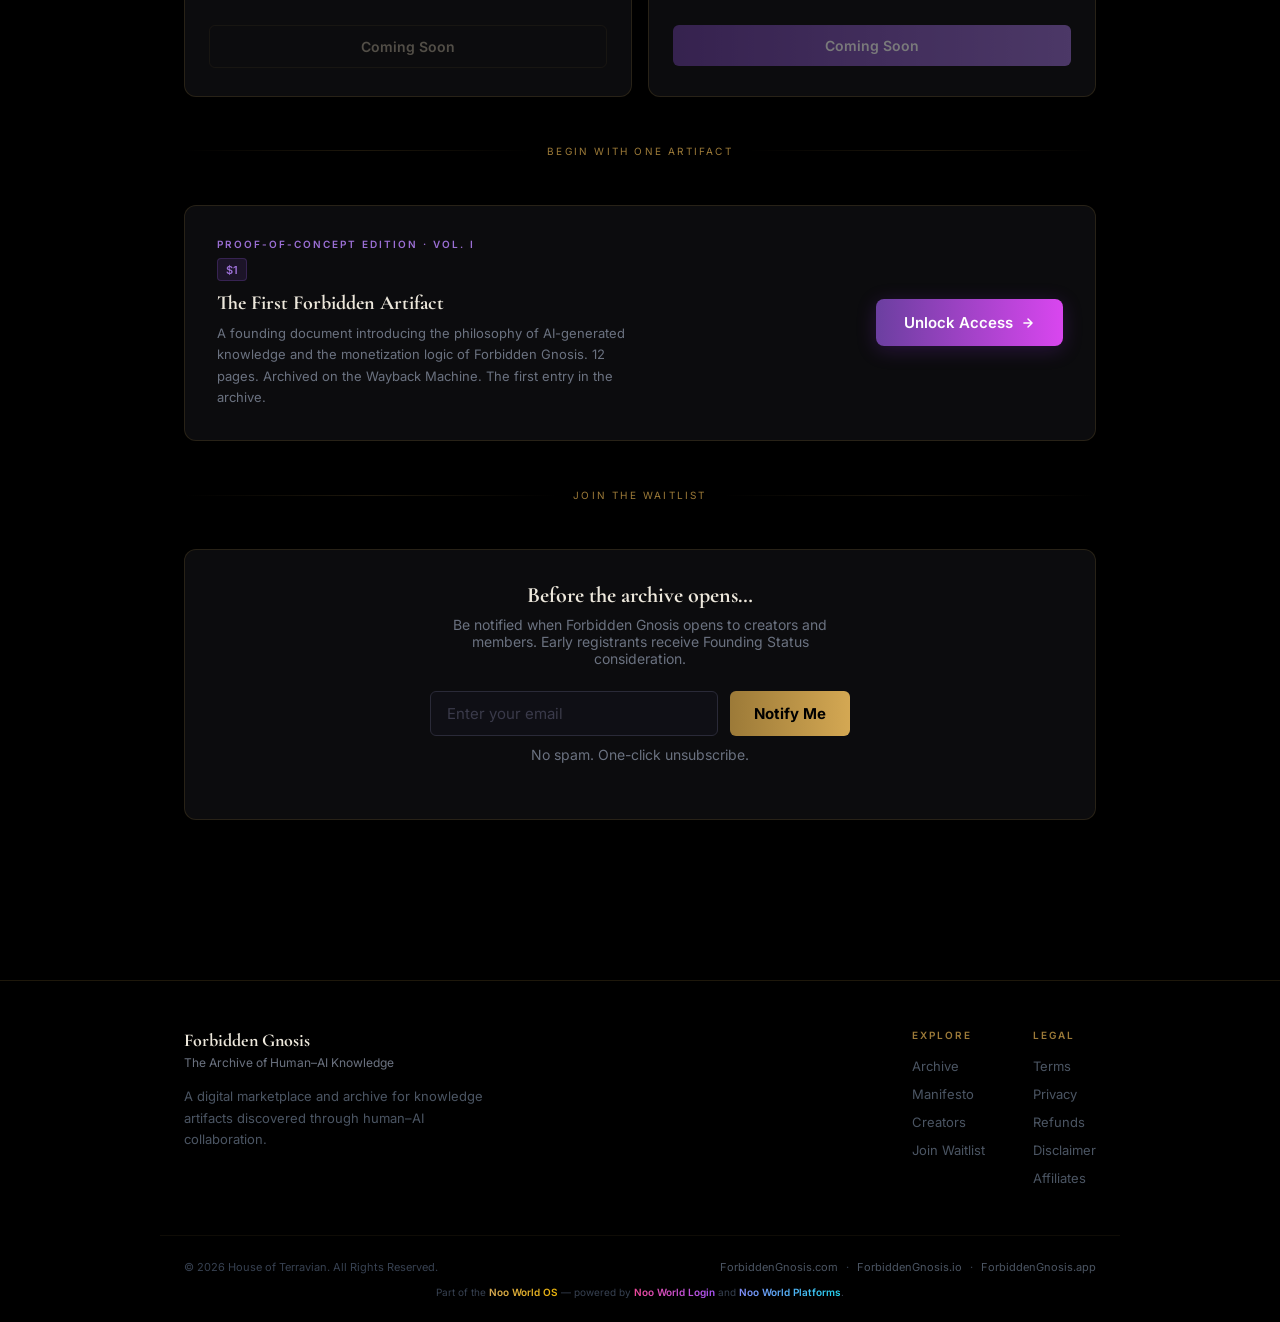
==== commit ca8e5b22: "Build full multi-page site — nav, manifesto, creators, archive, legal pages" ====
--- a/index.html
+++ b/index.html
@@ -1,23 +1,10 @@
 <!DOCTYPE html>
 <html lang="en">
 <!--
-═══════════════════════════════════════════════════════════════════════
-FORBIDDEN GNOSIS — MIRROR GATE (v2)
-Built: 03.08.26
-Role: Gate page displayed when non-members attempt to search beyond
-      the originating creator's territory (Mirror-Gated Discovery).
-      Also serves as the primary landing page pre-launch.
-═══════════════════════════════════════════════════════════════════════
-
-CONVERTKIT SETUP (REQUIRED FOR EMAIL CAPTURE)
-  Line ~620: const CK_FORM_ID = 'YOUR_CONVERTKIT_FORM_ID';
-  Replace with your actual ConvertKit form ID (numbers only).
-
-DYNAMIC CREATOR INJECTION (future use)
-  When serving as a live gate page, the backend can inject the
-  originating creator name into: data-creator="[Creator Name]"
-  on the <body> tag. JS will auto-populate .creator-name spans.
-═══════════════════════════════════════════════════════════════════════
+  FORBIDDEN GNOSIS — MIRROR GATE (index.html)
+  Role: Gate page for non-member search attempts. Primary landing page pre-launch.
+  ConvertKit Form ID: 9180283 (tag: mirror-gate-waitlist)
+  Dynamic creator injection: <body data-creator="Name"> → .creator-name spans
 -->
 <head>
   <meta charset="UTF-8">
@@ -27,354 +14,71 @@
   <meta property="og:title" content="Forbidden Gnosis — The Archive of Human–AI Knowledge">
   <meta property="og:description" content="The forbidden archive lies beyond this gateway. Enter the knowledge economy of the AI age.">
   <meta property="og:type" content="website">
-  <link rel="icon" type="image/png" href="/favicon.png">
+  <link rel="icon" type="image/png" href="./favicon.png">
   <link rel="preconnect" href="https://fonts.googleapis.com">
   <link rel="preconnect" href="https://fonts.gstatic.com" crossorigin>
   <link href="https://fonts.googleapis.com/css2?family=Cormorant+Garamond:ital,wght@0,400;0,600;0,700;1,400;1,600&family=Inter:wght@400;500;600&display=swap" rel="stylesheet">
-
+  <link rel="stylesheet" href="./style.css">
   <style>
-    *, *::before, *::after {
-      margin: 0;
-      padding: 0;
-      box-sizing: border-box;
-    }
-
-    :root {
-      --gold: #D4A853;
-      --gold-dim: #9C7A38;
-      --gold-glow: rgba(212, 168, 83, 0.18);
-      --crimson: #C0392B;
-      --violet: #6B3FA0;
-      --violet-light: #9B6FD4;
-      --cream: #EDE8DC;
-      --cream-dim: #A89F8C;
-      --bg: #000;
-      --surface: #0C0C0E;
-      --border: rgba(212, 168, 83, 0.15);
-      --border-hover: rgba(212, 168, 83, 0.4);
-    }
-
-    html {
-      scroll-behavior: smooth;
-    }
-
-    body {
-      font-family: 'Inter', -apple-system, BlinkMacSystemFont, sans-serif;
-      background: var(--bg);
-      color: var(--cream);
-      min-height: 100vh;
-      overflow-x: hidden;
-      position: relative;
-    }
-
-    /* ── AMBIENT BACKGROUND ── */
-    .ambient {
-      position: fixed;
-      inset: 0;
-      pointer-events: none;
-      z-index: 0;
-    }
-    .ambient::before {
-      content: '';
-      position: absolute;
-      top: -20%;
-      left: 50%;
-      transform: translateX(-50%);
-      width: 800px;
-      height: 800px;
-      background: radial-gradient(circle, rgba(107, 63, 160, 0.12) 0%, transparent 65%);
-    }
-    .ambient::after {
-      content: '';
-      position: absolute;
-      bottom: -10%;
-      left: 50%;
-      transform: translateX(-50%);
-      width: 600px;
-      height: 600px;
-      background: radial-gradient(circle, rgba(192, 57, 43, 0.08) 0%, transparent 65%);
-    }
-
-    /* ── LAYOUT ── */
-    .page {
-      position: relative;
-      z-index: 1;
-      width: 100%;
-      max-width: 900px;
-      margin: 0 auto;
-      padding: 4rem 1.5rem 5rem;
-    }
-
-    /* ── EYE SIGIL ── */
+    /* ── PAGE-SPECIFIC ── */
     .sigil-wrap {
       text-align: center;
       margin-bottom: 2.5rem;
-      opacity: 0;
-      animation: fadeDown 1s ease-out 0.1s forwards;
     }
     .sigil {
       display: inline-block;
-      width: 52px;
-      height: 52px;
-      filter: drop-shadow(0 0 12px rgba(212, 168, 83, 0.5));
-    }
-
-    /* ── GATE LABEL ── */
+      width: 56px;
+      height: 56px;
+      filter: drop-shadow(0 0 14px rgba(212, 168, 83, 0.5));
+    }
     .gate-label {
       text-align: center;
-      font-family: 'Inter', sans-serif;
-      font-size: 0.6875rem;
-      font-weight: 600;
-      letter-spacing: 0.25em;
-      text-transform: uppercase;
-      color: var(--gold);
       margin-bottom: 1.25rem;
-      opacity: 0;
-      animation: fadeDown 1s ease-out 0.2s forwards;
-    }
-
-    /* ── HERO ── */
+    }
     .hero {
       text-align: center;
       max-width: 680px;
       margin: 0 auto 1.5rem;
-      opacity: 0;
-      animation: fadeDown 1.1s ease-out 0.3s forwards;
-    }
-
+    }
     .hero h1 {
       font-family: 'Cormorant Garamond', Georgia, serif;
       font-size: clamp(2.5rem, 7vw, 4.5rem);
       font-weight: 700;
       line-height: 1.1;
-      letter-spacing: -0.01em;
-      background: linear-gradient(135deg, var(--gold) 0%, #EFD9A0 45%, var(--gold) 100%);
-      -webkit-background-clip: text;
-      background-clip: text;
-      -webkit-text-fill-color: transparent;
       margin-bottom: 1.25rem;
     }
-
-    .hero .gate-narrative {
+    .gate-narrative {
       font-family: 'Cormorant Garamond', Georgia, serif;
-      font-size: clamp(1.05rem, 2.5vw, 1.25rem);
+      font-size: clamp(1rem, 2.5vw, 1.25rem);
       font-style: italic;
       color: var(--cream-dim);
       line-height: 1.7;
       margin-bottom: 1rem;
     }
-
-    .hero .gate-sub {
+    .gate-sub {
       font-size: 0.875rem;
-      color: #6b7280;
+      color: var(--muted);
       line-height: 1.75;
       max-width: 520px;
       margin: 0 auto;
     }
-
-    /* ── DIVIDER ── */
-    .divider {
-      display: flex;
-      align-items: center;
-      gap: 1rem;
-      margin: 3rem 0;
-      opacity: 0;
-      animation: fadeIn 0.8s ease-out 0.6s forwards;
-    }
-    .divider::before,
-    .divider::after {
-      content: '';
-      flex: 1;
-      height: 1px;
-      background: linear-gradient(to right, transparent, var(--border), transparent);
-    }
-    .divider-text {
-      font-size: 0.6875rem;
-      letter-spacing: 0.2em;
-      text-transform: uppercase;
-      color: var(--gold-dim);
-      white-space: nowrap;
-    }
-
-    /* ── MEMBERSHIP TIERS ── */
-    .tiers-section {
-      opacity: 0;
-      animation: fadeUp 1s ease-out 0.5s forwards;
-    }
-
-    .tiers-heading {
-      text-align: center;
-      margin-bottom: 2rem;
-    }
+    .tiers-heading { text-align: center; margin-bottom: 2rem; }
     .tiers-heading h2 {
       font-family: 'Cormorant Garamond', Georgia, serif;
       font-size: clamp(1.5rem, 4vw, 2rem);
       font-weight: 600;
-      color: var(--cream);
       margin-bottom: 0.5rem;
     }
-    .tiers-heading p {
-      font-size: 0.875rem;
-      color: #6b7280;
-    }
-
+    .tiers-heading p { font-size: 0.875rem; color: var(--muted); }
     .tiers-grid {
       display: grid;
       grid-template-columns: repeat(2, 1fr);
       gap: 1rem;
     }
-
-    @media (max-width: 600px) {
-      .tiers-grid {
-        grid-template-columns: 1fr;
-      }
-    }
-
-    .tier-card {
-      background: var(--surface);
-      border: 1px solid var(--border);
-      border-radius: 12px;
-      padding: 1.75rem 1.5rem;
-      position: relative;
-      transition: border-color 0.3s, transform 0.3s, box-shadow 0.3s;
-      cursor: default;
-    }
-    .tier-card:hover {
-      border-color: var(--border-hover);
-      transform: translateY(-2px);
-      box-shadow: 0 8px 30px rgba(212, 168, 83, 0.08);
-    }
-    .tier-card.featured {
-      border-color: rgba(212, 168, 83, 0.35);
-      background: linear-gradient(145deg, #0C0C0E 0%, #100E14 100%);
-    }
-    .tier-card.featured::before {
-      content: 'MOST POPULAR';
-      position: absolute;
-      top: -1px;
-      left: 50%;
-      transform: translateX(-50%);
-      font-size: 0.5625rem;
-      font-weight: 600;
-      letter-spacing: 0.18em;
-      color: var(--bg);
-      background: var(--gold);
-      padding: 0.25rem 0.75rem;
-      border-radius: 0 0 6px 6px;
-    }
-
-    .tier-rank {
-      font-size: 0.625rem;
-      font-weight: 600;
-      letter-spacing: 0.2em;
-      text-transform: uppercase;
-      color: var(--gold-dim);
-      margin-bottom: 0.5rem;
-    }
-    .tier-name {
-      font-family: 'Cormorant Garamond', Georgia, serif;
-      font-size: 1.5rem;
-      font-weight: 700;
-      color: var(--cream);
-      margin-bottom: 0.25rem;
-    }
-    .tier-price {
-      font-size: 1.75rem;
-      font-weight: 600;
-      color: var(--gold);
-      margin-bottom: 0.25rem;
-      line-height: 1;
-    }
-    .tier-price span {
-      font-size: 0.8125rem;
-      font-weight: 400;
-      color: #6b7280;
-    }
-    .tier-tagline {
-      font-family: 'Cormorant Garamond', Georgia, serif;
-      font-size: 0.875rem;
-      font-style: italic;
-      color: var(--cream-dim);
-      margin-bottom: 1.25rem;
-      padding-bottom: 1.25rem;
-      border-bottom: 1px solid var(--border);
-    }
-
-    .tier-features {
-      list-style: none;
-      display: flex;
-      flex-direction: column;
-      gap: 0.6rem;
-      margin-bottom: 1.5rem;
-    }
-    .tier-features li {
-      display: flex;
-      align-items: flex-start;
-      gap: 0.5rem;
-      font-size: 0.8125rem;
-      color: #9ca3af;
-      line-height: 1.5;
-    }
-    .tier-features li::before {
-      content: '◆';
-      font-size: 0.4375rem;
-      color: var(--gold-dim);
-      margin-top: 0.35rem;
-      flex-shrink: 0;
-    }
-    .tier-features li.locked {
-      opacity: 0.35;
-    }
-    .tier-features li.locked::before {
-      content: '○';
-    }
-
-    .tier-btn {
-      display: block;
-      width: 100%;
-      padding: 0.75rem 1rem;
-      text-align: center;
-      border-radius: 6px;
-      font-size: 0.875rem;
-      font-weight: 600;
-      text-decoration: none;
-      transition: all 0.25s;
-      cursor: pointer;
-      border: none;
-    }
-    .tier-btn-ghost {
-      background: transparent;
-      border: 1px solid var(--border);
-      color: var(--cream-dim);
-    }
-    .tier-btn-ghost:hover {
-      border-color: var(--gold-dim);
-      color: var(--cream);
-    }
-    .tier-btn-gold {
-      background: linear-gradient(to right, var(--gold-dim), var(--gold));
-      color: #000;
-    }
-    .tier-btn-gold:hover {
-      opacity: 0.9;
-      box-shadow: 0 4px 20px rgba(212, 168, 83, 0.3);
-    }
-    .tier-btn-violet {
-      background: linear-gradient(to right, var(--violet), var(--violet-light));
-      color: #fff;
-    }
-    .tier-btn-violet:hover {
-      opacity: 0.9;
-      box-shadow: 0 4px 20px rgba(107, 63, 160, 0.35);
-    }
-
-    /* ── FIRST ARTIFACT SECTION ── */
-    .artifact-section {
-      opacity: 0;
-      animation: fadeUp 1s ease-out 0.7s forwards;
-    }
-
-    .artifact-card {
+    @media (max-width: 600px) { .tiers-grid { grid-template-columns: 1fr; } }
+
+    /* Inline artifact CTA */
+    .artifact-inline {
       background: var(--surface);
       border: 1px solid var(--border);
       border-radius: 12px;
@@ -385,16 +89,10 @@
       align-items: flex-start;
     }
     @media (min-width: 640px) {
-      .artifact-card {
-        flex-direction: row;
-        align-items: center;
-        justify-content: space-between;
-      }
-    }
-    .artifact-meta {
-      flex: 1;
-    }
-    .artifact-tag {
+      .artifact-inline { flex-direction: row; align-items: center; justify-content: space-between; }
+    }
+    .artifact-inline-meta { flex: 1; }
+    .artifact-inline-tag {
       font-size: 0.625rem;
       font-weight: 600;
       letter-spacing: 0.2em;
@@ -402,23 +100,27 @@
       color: var(--violet-light);
       margin-bottom: 0.5rem;
     }
-    .artifact-title {
+    .artifact-inline-badge {
+      display: inline-flex;
+      align-items: center;
+      background: rgba(107, 63, 160, 0.18);
+      border: 1px solid rgba(107, 63, 160, 0.35);
+      color: var(--violet-light);
+      font-size: 0.6875rem;
+      font-weight: 600;
+      padding: 0.2rem 0.5rem;
+      border-radius: 4px;
+      margin-bottom: 0.625rem;
+    }
+    .artifact-inline-title {
       font-family: 'Cormorant Garamond', Georgia, serif;
       font-size: 1.25rem;
       font-weight: 700;
       color: var(--cream);
       margin-bottom: 0.5rem;
     }
-    .artifact-desc {
-      font-size: 0.8125rem;
-      color: #6b7280;
-      line-height: 1.65;
-      max-width: 420px;
-    }
-    .artifact-cta {
-      flex-shrink: 0;
-    }
-    .artifact-btn {
+    .artifact-inline-desc { font-size: 0.8125rem; color: var(--muted); line-height: 1.65; max-width: 420px; }
+    .artifact-inline-btn {
       display: inline-flex;
       align-items: center;
       gap: 0.5rem;
@@ -431,33 +133,15 @@
       border-radius: 8px;
       white-space: nowrap;
       transition: all 0.3s;
-      box-shadow: 0 4px 20px rgba(147, 51, 234, 0.25);
-    }
-    .artifact-btn:hover {
-      box-shadow: 0 8px 30px rgba(147, 51, 234, 0.4);
+      box-shadow: 0 4px 20px rgba(147, 51, 234, 0.22);
+      flex-shrink: 0;
+    }
+    .artifact-inline-btn:hover {
+      box-shadow: 0 8px 30px rgba(147, 51, 234, 0.38);
       transform: translateY(-1px);
     }
-    .artifact-price-badge {
-      display: inline-flex;
-      align-items: center;
-      justify-content: center;
-      background: rgba(107, 63, 160, 0.2);
-      border: 1px solid rgba(107, 63, 160, 0.4);
-      color: var(--violet-light);
-      font-size: 0.6875rem;
-      font-weight: 600;
-      letter-spacing: 0.05em;
-      padding: 0.2rem 0.5rem;
-      border-radius: 4px;
-      margin-bottom: 0.75rem;
-    }
-
-    /* ── EMAIL WAITLIST ── */
-    .waitlist-section {
-      opacity: 0;
-      animation: fadeUp 1s ease-out 0.85s forwards;
-    }
-
+
+    /* Waitlist card */
     .waitlist-card {
       background: var(--surface);
       border: 1px solid var(--border);
@@ -469,211 +153,51 @@
       font-family: 'Cormorant Garamond', Georgia, serif;
       font-size: 1.375rem;
       font-weight: 700;
-      color: var(--cream);
       margin-bottom: 0.5rem;
     }
-    .waitlist-card p {
-      font-size: 0.875rem;
-      color: #6b7280;
-      margin-bottom: 1.5rem;
-      max-width: 400px;
-      margin-left: auto;
-      margin-right: auto;
-    }
-
-    .form-row {
-      display: flex;
-      flex-direction: column;
-      gap: 0.75rem;
-      max-width: 420px;
-      margin: 0 auto;
-    }
-    @media (min-width: 480px) {
-      .form-row {
-        flex-direction: row;
-      }
-    }
-
-    .input-wrap {
-      position: relative;
-      flex: 1;
-    }
-
-    input[type="email"] {
-      width: 100%;
-      padding: 0.75rem 1rem;
-      background: #111827;
-      border: 1px solid #374151;
-      color: var(--cream);
-      border-radius: 6px;
-      font-size: 0.9375rem;
-      font-family: 'Inter', sans-serif;
-      transition: border-color 0.3s;
-    }
-    input[type="email"]:focus {
-      outline: none;
-      border-color: var(--gold-dim);
-    }
-    input[type="email"].error {
-      border-color: #ef4444;
-    }
-    input[type="email"]::placeholder {
-      color: #4b5563;
-    }
-
-    .success-check {
-      position: absolute;
-      right: 0.75rem;
-      top: 50%;
-      transform: translateY(-50%);
-      width: 1.125rem;
-      height: 1.125rem;
-      color: #10b981;
-      display: none;
-    }
-
-    .submit-btn {
-      padding: 0.75rem 1.25rem;
-      background: linear-gradient(to right, var(--gold-dim), var(--gold));
-      color: #000;
-      font-weight: 700;
-      font-size: 0.9375rem;
-      font-family: 'Inter', sans-serif;
-      border: none;
-      border-radius: 6px;
-      cursor: pointer;
-      transition: opacity 0.25s;
-      white-space: nowrap;
-      display: flex;
-      align-items: center;
-      justify-content: center;
-      gap: 0.4rem;
-      min-width: 130px;
-    }
-    .submit-btn:hover:not(:disabled) { opacity: 0.88; }
-    .submit-btn:disabled { opacity: 0.45; cursor: not-allowed; }
-
-    .spinner {
-      width: 0.875rem;
-      height: 0.875rem;
-      border: 2px solid #000;
-      border-top-color: transparent;
-      border-radius: 50%;
-      animation: spin 0.7s linear infinite;
-    }
-
-    .status-msg {
-      display: none;
-      align-items: center;
-      gap: 0.4rem;
-      font-size: 0.8125rem;
-      margin-top: 0.75rem;
-      justify-content: center;
-    }
-    .status-msg.success { color: #10b981; }
-    .status-msg.error   { color: #ef4444; }
-
-    .privacy-note {
-      margin-top: 0.75rem;
-      font-size: 0.6875rem;
-      color: #4b5563;
-    }
-
-    /* ── FOOTER ── */
-    footer {
-      margin-top: 5rem;
-      text-align: center;
-      font-size: 0.75rem;
-      line-height: 1.8;
-      color: #374151;
-      opacity: 0;
-      animation: fadeIn 1s ease-out 1s forwards;
-    }
-    footer p { margin-bottom: 0.25rem; }
-    footer nav {
-      margin: 0.5rem 0;
-    }
-    footer a {
-      color: #4b5563;
-      text-decoration: none;
-      padding: 0 0.25rem;
-      transition: color 0.25s;
-    }
-    footer a:hover { color: var(--cream-dim); }
-    footer a:focus {
-      outline: 2px solid var(--gold-dim);
-      outline-offset: 2px;
-      border-radius: 2px;
-    }
-    .noo-brand {
-      margin-top: 0.75rem;
-      font-size: 0.6875rem;
-    }
-    .grad-gold {
-      background: linear-gradient(to right, var(--gold), #eab308);
-      -webkit-background-clip: text;
-      background-clip: text;
-      -webkit-text-fill-color: transparent;
-      font-weight: 600;
-    }
-    .grad-pink {
-      background: linear-gradient(to right, #ec4899, #a855f7);
-      -webkit-background-clip: text;
-      background-clip: text;
-      -webkit-text-fill-color: transparent;
-      font-weight: 600;
-    }
-    .grad-blue {
-      background: linear-gradient(to right, #818cf8, #22d3ee);
-      -webkit-background-clip: text;
-      background-clip: text;
-      -webkit-text-fill-color: transparent;
-      font-weight: 600;
-    }
-
-    /* ── ANIMATIONS ── */
-    @keyframes fadeDown {
-      from { opacity: 0; transform: translateY(-16px); }
-      to   { opacity: 1; transform: translateY(0); }
-    }
-    @keyframes fadeUp {
-      from { opacity: 0; transform: translateY(24px); }
-      to   { opacity: 1; transform: translateY(0); }
-    }
-    @keyframes fadeIn {
-      to { opacity: 1; }
-    }
-    @keyframes spin {
-      to { transform: rotate(360deg); }
-    }
-
-    @media (prefers-reduced-motion: reduce) {
-      *, *::before, *::after {
-        animation-duration: 0.01ms !important;
-        transition-duration: 0.01ms !important;
-      }
-    }
+    .waitlist-card p { font-size: 0.875rem; color: var(--muted); margin-bottom: 1.5rem; max-width: 400px; margin-left: auto; margin-right: auto; }
+    .waitlist-email-row { max-width: 420px; margin: 0 auto; }
   </style>
 </head>
-
 <body>
   <div class="ambient" aria-hidden="true"></div>
 
+  <!-- NAV -->
+  <nav class="site-nav" aria-label="Main navigation">
+    <div class="nav-inner">
+      <a href="./index.html" class="nav-brand" aria-label="Forbidden Gnosis — Home">
+        <svg class="nav-eye" viewBox="0 0 100 100" xmlns="http://www.w3.org/2000/svg" aria-hidden="true">
+          <circle cx="50" cy="50" r="46" fill="none" stroke="#D4A853" stroke-width="1" opacity="0.3"/>
+          <path d="M10 50 Q30 20 50 20 Q70 20 90 50 Q70 80 50 80 Q30 80 10 50Z" fill="none" stroke="#D4A853" stroke-width="1.5" opacity="0.8"/>
+          <circle cx="50" cy="50" r="12" fill="none" stroke="#D4A853" stroke-width="1.5"/>
+          <circle cx="50" cy="50" r="5" fill="#D4A853"/>
+        </svg>
+        <span class="nav-brand-name">Forbidden Gnosis</span>
+      </a>
+      <button class="nav-hamburger" aria-label="Toggle navigation" aria-expanded="false">
+        <span></span><span></span><span></span>
+      </button>
+      <ul class="nav-links" role="list">
+        <li><a href="./artifacts.html">Archive</a></li>
+        <li><a href="./manifesto.html">Manifesto</a></li>
+        <li><a href="./creators.html">Creators</a></li>
+      </ul>
+      <div class="nav-cta">
+        <a href="./index.html#waitlist">Join Waitlist</a>
+      </div>
+    </div>
+  </nav>
+
   <div class="page">
 
-    <!-- EYE SIGIL -->
-    <div class="sigil-wrap" aria-hidden="true">
-      <svg class="sigil" viewBox="0 0 100 100" xmlns="http://www.w3.org/2000/svg">
-        <!-- Outer ring -->
+    <!-- SIGIL -->
+    <div class="sigil-wrap fade-down">
+      <svg class="sigil" viewBox="0 0 100 100" xmlns="http://www.w3.org/2000/svg" aria-hidden="true">
         <circle cx="50" cy="50" r="46" fill="none" stroke="#D4A853" stroke-width="1" opacity="0.25"/>
-        <!-- Eye shape -->
         <path d="M10 50 Q30 20 50 20 Q70 20 90 50 Q70 80 50 80 Q30 80 10 50Z"
               fill="none" stroke="#D4A853" stroke-width="1.5" opacity="0.7"/>
-        <!-- Iris -->
         <circle cx="50" cy="50" r="14" fill="none" stroke="#D4A853" stroke-width="1.5" opacity="0.9"/>
-        <!-- Pupil -->
         <circle cx="50" cy="50" r="5" fill="#D4A853"/>
-        <!-- Lash marks -->
         <line x1="50" y1="20" x2="50" y2="14" stroke="#D4A853" stroke-width="1" opacity="0.4"/>
         <line x1="50" y1="80" x2="50" y2="86" stroke="#D4A853" stroke-width="1" opacity="0.4"/>
         <line x1="30" y1="27" x2="27" y2="22" stroke="#D4A853" stroke-width="1" opacity="0.3"/>
@@ -682,11 +206,11 @@
     </div>
 
     <!-- GATE LABEL -->
-    <p class="gate-label">Mirror Gate — The Archive</p>
+    <p class="label gate-label fade-down delay-1">Mirror Gate — The Archive</p>
 
     <!-- HERO -->
-    <header class="hero">
-      <h1>FORBIDDEN GNOSIS</h1>
+    <header class="hero fade-down delay-2">
+      <h1 class="text-grad-gold">FORBIDDEN GNOSIS</h1>
       <p class="gate-narrative">
         The forbidden archive lies beyond this gateway.<br>
         What you seek is deeper than you were shown.
@@ -700,20 +224,18 @@
     </header>
 
     <!-- DIVIDER -->
-    <div class="divider">
+    <div class="divider fade-in delay-3">
       <span class="divider-text">Choose Your Level of Access</span>
     </div>
 
     <!-- MEMBERSHIP TIERS -->
-    <section class="tiers-section" aria-labelledby="tiers-heading">
+    <section aria-labelledby="tiers-heading" class="fade-up delay-2">
       <div class="tiers-heading">
         <h2 id="tiers-heading">Enter the Archive</h2>
         <p>Membership unlocks search, discovery, and deeper access to the knowledge economy.</p>
       </div>
-
       <div class="tiers-grid">
 
-        <!-- EXPLORER -->
         <div class="tier-card">
           <p class="tier-rank">Tier I</p>
           <p class="tier-name">Explorer</p>
@@ -731,7 +253,6 @@
           <button class="tier-btn tier-btn-ghost" disabled>Coming Soon</button>
         </div>
 
-        <!-- RESEARCHER (featured) -->
         <div class="tier-card featured">
           <p class="tier-rank">Tier II</p>
           <p class="tier-name">Researcher</p>
@@ -749,7 +270,6 @@
           <button class="tier-btn tier-btn-gold" disabled>Coming Soon</button>
         </div>
 
-        <!-- ARCHIVIST -->
         <div class="tier-card">
           <p class="tier-rank">Tier III</p>
           <p class="tier-name">Archivist</p>
@@ -767,7 +287,6 @@
           <button class="tier-btn tier-btn-ghost" disabled>Coming Soon</button>
         </div>
 
-        <!-- INNER CIRCLE -->
         <div class="tier-card">
           <p class="tier-rank">Tier IV</p>
           <p class="tier-name">Inner Circle</p>
@@ -789,124 +308,138 @@
     </section>
 
     <!-- DIVIDER -->
-    <div class="divider">
+    <div class="divider fade-in delay-3">
       <span class="divider-text">Begin with one artifact</span>
     </div>
 
     <!-- FIRST ARTIFACT -->
-    <section class="artifact-section" aria-labelledby="artifact-heading">
-      <div class="artifact-card">
-        <div class="artifact-meta">
-          <p class="artifact-tag">Proof-of-Concept Edition · Vol. I</p>
-          <div class="artifact-price-badge">$1</div>
-          <h3 class="artifact-title" id="artifact-heading">The First Forbidden Artifact</h3>
-          <p class="artifact-desc">
+    <section class="fade-up delay-3" aria-labelledby="artifact-heading">
+      <div class="artifact-inline">
+        <div class="artifact-inline-meta">
+          <p class="artifact-inline-tag">Proof-of-Concept Edition · Vol. I</p>
+          <span class="artifact-inline-badge">$1</span>
+          <h3 class="artifact-inline-title" id="artifact-heading">The First Forbidden Artifact</h3>
+          <p class="artifact-inline-desc">
             A founding document introducing the philosophy of AI-generated knowledge
             and the monetization logic of Forbidden Gnosis. 12 pages. Archived
             on the Wayback Machine. The first entry in the archive.
           </p>
         </div>
-        <div class="artifact-cta">
-          <a href="https://payhip.com/forbiddengnosis"
-             target="_blank"
-             rel="noopener noreferrer"
-             class="artifact-btn">
-            Unlock Access
-            <svg width="14" height="14" viewBox="0 0 24 24" fill="none" stroke="currentColor" stroke-width="2.5" stroke-linecap="round" stroke-linejoin="round" aria-hidden="true">
-              <path d="M5 12h14M12 5l7 7-7 7"/>
-            </svg>
-          </a>
-        </div>
+        <a href="https://payhip.com/forbiddengnosis"
+           target="_blank"
+           rel="noopener noreferrer"
+           class="artifact-inline-btn">
+          Unlock Access
+          <svg width="14" height="14" viewBox="0 0 24 24" fill="none" stroke="currentColor" stroke-width="2.5" stroke-linecap="round" stroke-linejoin="round" aria-hidden="true">
+            <path d="M5 12h14M12 5l7 7-7 7"/>
+          </svg>
+        </a>
       </div>
     </section>
 
     <!-- DIVIDER -->
-    <div class="divider">
+    <div class="divider fade-in delay-4">
       <span class="divider-text">Join the waitlist</span>
     </div>
 
-    <!-- EMAIL WAITLIST -->
-    <section class="waitlist-section" aria-labelledby="waitlist-heading">
+    <!-- WAITLIST -->
+    <section id="waitlist" class="fade-up delay-4" aria-labelledby="waitlist-heading">
       <div class="waitlist-card">
         <h3 id="waitlist-heading">Before the archive opens…</h3>
         <p>
           Be notified when Forbidden Gnosis opens to creators and members.
           Early registrants receive Founding Status consideration.
         </p>
-
-        <form id="ckForm" novalidate aria-label="Waitlist signup form">
-          <div class="form-row">
-            <div class="input-wrap">
-              <input
-                type="email"
-                id="emailInput"
-                name="email_address"
-                placeholder="Enter your email"
-                required
-                autocomplete="email"
-              >
-              <svg id="successCheck" class="success-check" fill="none" stroke="currentColor" viewBox="0 0 24 24" aria-hidden="true">
-                <path stroke-linecap="round" stroke-linejoin="round" stroke-width="2.5" d="M5 13l4 4L19 7"/>
-              </svg>
-            </div>
-            <button type="submit" id="submitBtn" class="submit-btn">
-              <span id="btnText">Notify Me</span>
-            </button>
+        <form id="ckForm" class="email-row waitlist-email-row" novalidate aria-label="Waitlist signup form">
+          <div class="input-wrap">
+            <input type="email" id="emailInput" name="email_address"
+                   placeholder="Enter your email" required autocomplete="email">
+            <svg id="successCheck" class="success-check" fill="none" stroke="currentColor" viewBox="0 0 24 24" aria-hidden="true">
+              <path stroke-linecap="round" stroke-linejoin="round" stroke-width="2.5" d="M5 13l4 4L19 7"/>
+            </svg>
           </div>
+          <button type="submit" id="submitBtn" class="submit-btn">
+            <span id="btnText">Notify Me</span>
+          </button>
         </form>
-
         <iframe name="ck_iframe" style="display:none;" title="Signup response"></iframe>
         <div id="statusMsg" class="status-msg" role="status" aria-live="polite"></div>
         <p class="privacy-note">No spam. One-click unsubscribe.</p>
       </div>
     </section>
 
-    <!-- FOOTER -->
-    <footer>
-      <p>© 2026 House of Terravian. All Rights Reserved.</p>
-      <nav aria-label="Domain links">
+  </div><!-- /page -->
+
+  <!-- FOOTER -->
+  <footer class="site-footer" role="contentinfo">
+    <div class="footer-main">
+      <div>
+        <span class="footer-brand-name">Forbidden Gnosis</span>
+        <span class="footer-tagline">The Archive of Human–AI Knowledge</span>
+        <p class="footer-brand-desc">A digital marketplace and archive for knowledge artifacts discovered through human–AI collaboration.</p>
+      </div>
+      <nav class="footer-nav" aria-label="Footer navigation">
+        <div class="footer-col">
+          <h4>Explore</h4>
+          <ul>
+            <li><a href="./artifacts.html">Archive</a></li>
+            <li><a href="./manifesto.html">Manifesto</a></li>
+            <li><a href="./creators.html">Creators</a></li>
+            <li><a href="./index.html#waitlist">Join Waitlist</a></li>
+          </ul>
+        </div>
+        <div class="footer-col">
+          <h4>Legal</h4>
+          <ul>
+            <li><a href="./terms.html">Terms</a></li>
+            <li><a href="./privacy.html">Privacy</a></li>
+            <li><a href="./refunds.html">Refunds</a></li>
+            <li><a href="./disclaimer.html">Disclaimer</a></li>
+            <li><a href="./affiliates.html">Affiliates</a></li>
+          </ul>
+        </div>
+      </nav>
+    </div>
+    <div class="footer-bottom">
+      <p class="footer-copyright">&copy; 2026 House of Terravian. All Rights Reserved.</p>
+      <div class="footer-domains">
         <a href="https://ForbiddenGnosis.com" target="_blank" rel="noopener noreferrer">ForbiddenGnosis.com</a>
-        <span aria-hidden="true"> · </span>
+        <span class="sep">·</span>
         <a href="https://ForbiddenGnosis.io" target="_blank" rel="noopener noreferrer">ForbiddenGnosis.io</a>
-        <span aria-hidden="true"> · </span>
+        <span class="sep">·</span>
         <a href="https://ForbiddenGnosis.app" target="_blank" rel="noopener noreferrer">ForbiddenGnosis.app</a>
-      </nav>
-      <div class="noo-brand">
-        Part of the <a href="https://thenooworld.com" target="_blank" rel="noopener noreferrer" class="grad-gold">Noo World OS</a> —
+      </div>
+      <p class="footer-noo">
+        Part of the <span class="grad-gold">Noo World OS</span> —
         powered by <span class="grad-pink">Noo World Login</span> and
         <span class="grad-blue">Noo World Platforms</span>.
-      </div>
-    </footer>
-
-  </div><!-- /page -->
-
+      </p>
+    </div>
+  </footer>
+
+  <script src="./script.js" defer></script>
   <script>
-    // ═══════════════════════════════════════════════════════════════
-    // CONVERTKIT — replace with your actual form ID
-    // ═══════════════════════════════════════════════════════════════
-    const CK_FORM_ID = 'YOUR_CONVERTKIT_FORM_ID';
-    const CK_ACTION  = `https://app.convertkit.com/forms/${CK_FORM_ID}/subscriptions`;
-
-    const form        = document.getElementById('ckForm');
-    const emailInput  = document.getElementById('emailInput');
-    const submitBtn   = document.getElementById('submitBtn');
-    const btnText     = document.getElementById('btnText');
+    const CK_FORM_ID = '9180283';
+    const CK_ACTION  = 'https://app.convertkit.com/forms/' + CK_FORM_ID + '/subscriptions';
+
+    const form         = document.getElementById('ckForm');
+    const emailInput   = document.getElementById('emailInput');
+    const submitBtn    = document.getElementById('submitBtn');
+    const btnText      = document.getElementById('btnText');
     const successCheck = document.getElementById('successCheck');
-    const statusMsg   = document.getElementById('statusMsg');
-    const iframe      = document.querySelector('iframe[name="ck_iframe"]');
+    const statusMsg    = document.getElementById('statusMsg');
+    const iframe       = document.querySelector('iframe[name="ck_iframe"]');
 
     function validEmail(e) { return /^[^\s@]+@[^\s@]+\.[^\s@]+$/.test(e); }
-
     function showStatus(type, msg) {
       const icon = type === 'success'
         ? '<svg width="14" height="14" fill="none" stroke="currentColor" viewBox="0 0 24 24"><path stroke-linecap="round" stroke-linejoin="round" stroke-width="2.5" d="M5 13l4 4L19 7"/></svg>'
         : '<svg width="14" height="14" fill="none" stroke="currentColor" viewBox="0 0 24 24"><path stroke-linecap="round" stroke-linejoin="round" stroke-width="2" d="M12 8v4m0 4h.01M21 12a9 9 0 11-18 0 9 9 0 0118 0z"/></svg>';
-      statusMsg.className = `status-msg ${type}`;
+      statusMsg.className = 'status-msg ' + type;
       statusMsg.innerHTML = icon + '<span>' + msg + '</span>';
-      statusMsg.style.display = 'flex';
-    }
-
-    form.addEventListener('submit', function(e) {
+    }
+
+    form.addEventListener('submit', function (e) {
       e.preventDefault();
       const email = emailInput.value.trim();
       if (!validEmail(email)) {
@@ -915,7 +448,7 @@
         return;
       }
       emailInput.classList.remove('error');
-      statusMsg.style.display = 'none';
+      statusMsg.className = 'status-msg';
       submitBtn.disabled = true;
       btnText.innerHTML = '<div class="spinner"></div>';
 
@@ -934,34 +467,29 @@
       document.body.removeChild(tmp);
     });
 
-    iframe.addEventListener('load', function() {
+    iframe.addEventListener('load', function () {
       if (submitBtn.disabled) {
         submitBtn.disabled = false;
         btnText.textContent = 'Notify Me';
         successCheck.style.display = 'block';
         showStatus('success', "You're registered. Watch for the signal.");
-        setTimeout(function() {
+        setTimeout(function () {
           emailInput.value = '';
           successCheck.style.display = 'none';
-          statusMsg.style.display = 'none';
+          statusMsg.className = 'status-msg';
         }, 6000);
       }
     });
 
-    emailInput.addEventListener('input', function() {
+    emailInput.addEventListener('input', function () {
       emailInput.classList.remove('error');
-      if (statusMsg.classList.contains('error')) statusMsg.style.display = 'none';
+      if (statusMsg.classList.contains('error')) statusMsg.className = 'status-msg';
     });
 
-    // ═══════════════════════════════════════════════════════════════
-    // DYNAMIC CREATOR INJECTION (future backend use)
-    // When serving as a live gate, the backend injects:
-    //   <body data-creator="Creator Name">
-    // This script then populates all .creator-name spans.
-    // ═══════════════════════════════════════════════════════════════
+    // Dynamic creator injection (future backend use)
     const creatorName = document.body.dataset.creator;
     if (creatorName) {
-      document.querySelectorAll('.creator-name').forEach(function(el) {
+      document.querySelectorAll('.creator-name').forEach(function (el) {
         el.textContent = creatorName;
       });
     }
--- a/style.css
+++ b/style.css
@@ -0,0 +1,874 @@
+/* ================================================================
+   FORBIDDEN GNOSIS — SHARED STYLESHEET
+   ================================================================ */
+
+/* ── VARIABLES ── */
+:root {
+  --gold:         #D4A853;
+  --gold-dim:     #9C7A38;
+  --gold-glow:    rgba(212, 168, 83, 0.15);
+  --crimson:      #C0392B;
+  --violet:       #6B3FA0;
+  --violet-light: #9B6FD4;
+  --cream:        #EDE8DC;
+  --cream-dim:    #A89F8C;
+  --muted:        #6b7280;
+  --bg:           #000000;
+  --surface:      #0C0C0E;
+  --surface-2:    #111118;
+  --border:       rgba(212, 168, 83, 0.14);
+  --border-hover: rgba(212, 168, 83, 0.38);
+  --nav-h:        60px;
+  --max-w:        960px;
+  --page-px:      1.5rem;
+}
+
+/* ── RESET ── */
+*, *::before, *::after { margin: 0; padding: 0; box-sizing: border-box; }
+html { scroll-behavior: smooth; }
+img, svg { display: block; max-width: 100%; }
+a { color: inherit; text-decoration: none; }
+ul, ol { list-style: none; }
+button { font-family: inherit; cursor: pointer; }
+
+/* ── BASE ── */
+body {
+  font-family: 'Inter', -apple-system, BlinkMacSystemFont, sans-serif;
+  background: var(--bg);
+  color: var(--cream);
+  min-height: 100vh;
+  overflow-x: hidden;
+  padding-top: var(--nav-h);
+}
+
+/* ── AMBIENT GLOW ── */
+.ambient {
+  position: fixed;
+  inset: 0;
+  pointer-events: none;
+  z-index: 0;
+}
+.ambient::before {
+  content: '';
+  position: absolute;
+  top: -15%;
+  left: 50%;
+  transform: translateX(-50%);
+  width: 700px;
+  height: 700px;
+  background: radial-gradient(circle, rgba(107, 63, 160, 0.10) 0%, transparent 65%);
+}
+.ambient::after {
+  content: '';
+  position: absolute;
+  bottom: -10%;
+  left: 50%;
+  transform: translateX(-50%);
+  width: 500px;
+  height: 500px;
+  background: radial-gradient(circle, rgba(192, 57, 43, 0.06) 0%, transparent 65%);
+}
+
+/* ── NAV ── */
+.site-nav {
+  position: fixed;
+  top: 0; left: 0; right: 0;
+  z-index: 100;
+  height: var(--nav-h);
+  background: rgba(0, 0, 0, 0.88);
+  backdrop-filter: blur(14px);
+  -webkit-backdrop-filter: blur(14px);
+  border-bottom: 1px solid var(--border);
+  transition: box-shadow 0.3s;
+}
+.site-nav.scrolled {
+  box-shadow: 0 4px 24px rgba(0, 0, 0, 0.5);
+}
+
+.nav-inner {
+  max-width: var(--max-w);
+  margin: 0 auto;
+  padding: 0 var(--page-px);
+  height: 100%;
+  display: flex;
+  align-items: center;
+  gap: 1.5rem;
+}
+
+.nav-brand {
+  display: flex;
+  align-items: center;
+  gap: 0.55rem;
+  flex-shrink: 0;
+  text-decoration: none;
+}
+.nav-eye {
+  width: 22px;
+  height: 22px;
+  flex-shrink: 0;
+  filter: drop-shadow(0 0 4px rgba(212, 168, 83, 0.45));
+}
+.nav-brand-name {
+  font-family: 'Cormorant Garamond', Georgia, serif;
+  font-size: 1.0625rem;
+  font-weight: 700;
+  letter-spacing: 0.05em;
+  background: linear-gradient(to right, var(--gold-dim), var(--gold));
+  -webkit-background-clip: text;
+  background-clip: text;
+  -webkit-text-fill-color: transparent;
+}
+
+.nav-links {
+  display: flex;
+  align-items: center;
+  gap: 0.125rem;
+  margin-left: auto;
+}
+.nav-links a {
+  font-size: 0.8125rem;
+  font-weight: 500;
+  letter-spacing: 0.03em;
+  color: var(--cream-dim);
+  padding: 0.375rem 0.625rem;
+  border-radius: 4px;
+  transition: color 0.2s;
+}
+.nav-links a:hover { color: var(--cream); }
+.nav-links a.active { color: var(--gold); }
+
+.nav-cta { flex-shrink: 0; }
+.nav-cta a {
+  display: inline-block;
+  padding: 0.4375rem 0.875rem;
+  font-size: 0.75rem;
+  font-weight: 600;
+  letter-spacing: 0.04em;
+  color: var(--gold);
+  border: 1px solid rgba(212, 168, 83, 0.35);
+  border-radius: 5px;
+  transition: all 0.25s;
+  white-space: nowrap;
+}
+.nav-cta a:hover {
+  background: var(--gold-glow);
+  border-color: var(--gold);
+}
+
+/* Hamburger */
+.nav-hamburger {
+  display: none;
+  flex-direction: column;
+  justify-content: center;
+  align-items: center;
+  gap: 4px;
+  width: 32px;
+  height: 32px;
+  background: none;
+  border: none;
+  padding: 4px;
+  margin-left: auto;
+}
+.nav-hamburger span {
+  display: block;
+  width: 20px;
+  height: 1.5px;
+  background: var(--cream-dim);
+  transition: all 0.25s;
+  transform-origin: center;
+}
+.nav-hamburger.open span:nth-child(1) { transform: translateY(5.5px) rotate(45deg); }
+.nav-hamburger.open span:nth-child(2) { opacity: 0; transform: scaleX(0); }
+.nav-hamburger.open span:nth-child(3) { transform: translateY(-5.5px) rotate(-45deg); }
+
+@media (max-width: 768px) {
+  .nav-hamburger { display: flex; }
+  .nav-cta { display: none; }
+  .nav-links {
+    display: none;
+    position: absolute;
+    top: var(--nav-h);
+    left: 0; right: 0;
+    flex-direction: column;
+    align-items: stretch;
+    gap: 0;
+    background: rgba(0, 0, 0, 0.97);
+    border-bottom: 1px solid var(--border);
+    padding: 0.5rem 0;
+  }
+  .nav-links.open { display: flex; }
+  .nav-links a {
+    padding: 0.75rem 1.5rem;
+    border-radius: 0;
+    font-size: 0.9375rem;
+  }
+}
+
+/* ── LAYOUT ── */
+.page {
+  position: relative;
+  z-index: 1;
+  width: 100%;
+  max-width: var(--max-w);
+  margin: 0 auto;
+  padding: 0 var(--page-px) 5rem;
+}
+.container {
+  width: 100%;
+  max-width: var(--max-w);
+  margin: 0 auto;
+  padding: 0 var(--page-px);
+}
+.section      { padding: 4rem 0; }
+.section--sm  { padding: 2.5rem 0; }
+.section--lg  { padding: 6rem 0; }
+
+/* ── TYPOGRAPHY ── */
+.label {
+  font-size: 0.625rem;
+  font-weight: 600;
+  letter-spacing: 0.22em;
+  text-transform: uppercase;
+  color: var(--gold-dim);
+}
+.display-xl {
+  font-family: 'Cormorant Garamond', Georgia, serif;
+  font-size: clamp(2.75rem, 8vw, 5.5rem);
+  font-weight: 700;
+  line-height: 1.05;
+  letter-spacing: -0.01em;
+}
+.display-lg {
+  font-family: 'Cormorant Garamond', Georgia, serif;
+  font-size: clamp(2rem, 6vw, 3.5rem);
+  font-weight: 700;
+  line-height: 1.1;
+}
+.display-md {
+  font-family: 'Cormorant Garamond', Georgia, serif;
+  font-size: clamp(1.5rem, 4vw, 2.25rem);
+  font-weight: 600;
+  line-height: 1.2;
+}
+.text-xl  { font-size: clamp(1.0625rem, 2.5vw, 1.25rem); line-height: 1.7; }
+.text-lg  { font-size: 1.0625rem; line-height: 1.7; }
+.text-sm  { font-size: 0.875rem;  line-height: 1.65; }
+.text-xs  { font-size: 0.75rem;   line-height: 1.6; }
+
+.text-muted     { color: var(--muted); }
+.text-cream-dim { color: var(--cream-dim); }
+.text-gold      { color: var(--gold); }
+.text-center    { text-align: center; }
+.italic         { font-style: italic; }
+
+/* ── PROSE (manifesto, legal) ── */
+.prose { max-width: 680px; }
+.prose h2 {
+  font-family: 'Cormorant Garamond', Georgia, serif;
+  font-size: clamp(1.375rem, 3.5vw, 1.875rem);
+  font-weight: 700;
+  color: var(--cream);
+  margin-top: 3rem;
+  margin-bottom: 1rem;
+}
+.prose h3 {
+  font-family: 'Cormorant Garamond', Georgia, serif;
+  font-size: 1.25rem;
+  font-weight: 600;
+  color: var(--cream);
+  margin-top: 2rem;
+  margin-bottom: 0.75rem;
+}
+.prose p {
+  font-size: 1rem;
+  line-height: 1.85;
+  color: var(--cream-dim);
+  margin-bottom: 1.25rem;
+}
+.prose p:last-child { margin-bottom: 0; }
+.prose strong { color: var(--cream); font-weight: 600; }
+.prose em { font-style: italic; }
+.prose ul, .prose ol {
+  margin-bottom: 1.25rem;
+  display: flex;
+  flex-direction: column;
+  gap: 0.5rem;
+}
+.prose ul li {
+  display: flex;
+  align-items: flex-start;
+  gap: 0.625rem;
+  font-size: 1rem;
+  line-height: 1.75;
+  color: var(--cream-dim);
+}
+.prose ul li::before {
+  content: '◆';
+  font-size: 0.4375rem;
+  color: var(--gold-dim);
+  margin-top: 0.55rem;
+  flex-shrink: 0;
+}
+.prose ol { counter-reset: prose-ol; }
+.prose ol li {
+  counter-increment: prose-ol;
+  display: flex;
+  align-items: flex-start;
+  gap: 0.75rem;
+  font-size: 1rem;
+  line-height: 1.75;
+  color: var(--cream-dim);
+}
+.prose ol li::before {
+  content: counter(prose-ol) '.';
+  font-family: 'Cormorant Garamond', serif;
+  font-size: 0.9375rem;
+  color: var(--gold-dim);
+  flex-shrink: 0;
+  min-width: 1.25rem;
+}
+.prose a {
+  color: var(--gold-dim);
+  text-decoration: underline;
+  text-underline-offset: 2px;
+  transition: color 0.2s;
+}
+.prose a:hover { color: var(--gold); }
+
+/* ── DIVIDER ── */
+.divider {
+  display: flex;
+  align-items: center;
+  gap: 1rem;
+  margin: 3rem 0;
+}
+.divider::before, .divider::after {
+  content: '';
+  flex: 1;
+  height: 1px;
+  background: linear-gradient(to right, transparent, var(--border), transparent);
+}
+.divider-text {
+  font-size: 0.625rem;
+  letter-spacing: 0.22em;
+  text-transform: uppercase;
+  color: var(--gold-dim);
+  white-space: nowrap;
+  flex-shrink: 0;
+}
+
+/* ── BUTTONS ── */
+.btn {
+  display: inline-flex;
+  align-items: center;
+  justify-content: center;
+  gap: 0.4rem;
+  padding: 0.75rem 1.5rem;
+  font-family: 'Inter', sans-serif;
+  font-size: 0.9375rem;
+  font-weight: 600;
+  border: none;
+  border-radius: 7px;
+  text-decoration: none;
+  transition: all 0.25s;
+  white-space: nowrap;
+}
+.btn-sm { padding: 0.5rem 1rem;      font-size: 0.8125rem; }
+.btn-lg { padding: 0.9375rem 2rem;   font-size: 1rem; }
+
+.btn-gold {
+  background: linear-gradient(to right, var(--gold-dim), var(--gold));
+  color: #000;
+}
+.btn-gold:hover {
+  opacity: 0.88;
+  box-shadow: 0 4px 20px rgba(212, 168, 83, 0.25);
+}
+.btn-ghost {
+  background: transparent;
+  color: var(--cream-dim);
+  border: 1px solid var(--border);
+}
+.btn-ghost:hover {
+  border-color: var(--gold-dim);
+  color: var(--cream);
+}
+.btn-violet {
+  background: linear-gradient(to right, var(--violet), var(--violet-light));
+  color: #fff;
+}
+.btn-violet:hover {
+  opacity: 0.88;
+  box-shadow: 0 4px 20px rgba(107, 63, 160, 0.3);
+}
+
+/* Tier buttons (disabled state) */
+.tier-btn {
+  display: block;
+  width: 100%;
+  padding: 0.75rem 1rem;
+  text-align: center;
+  border-radius: 6px;
+  font-size: 0.875rem;
+  font-weight: 600;
+  border: none;
+  font-family: 'Inter', sans-serif;
+  transition: all 0.25s;
+}
+.tier-btn-ghost {
+  background: transparent;
+  border: 1px solid var(--border);
+  color: var(--cream-dim);
+}
+.tier-btn-ghost:not(:disabled):hover {
+  border-color: var(--gold-dim);
+  color: var(--cream);
+}
+.tier-btn-gold {
+  background: linear-gradient(to right, var(--gold-dim), var(--gold));
+  color: #000;
+}
+.tier-btn-gold:not(:disabled):hover {
+  opacity: 0.9;
+  box-shadow: 0 4px 20px rgba(212, 168, 83, 0.3);
+}
+.tier-btn-violet {
+  background: linear-gradient(to right, var(--violet), var(--violet-light));
+  color: #fff;
+}
+.tier-btn-violet:not(:disabled):hover {
+  opacity: 0.9;
+  box-shadow: 0 4px 20px rgba(107, 63, 160, 0.3);
+}
+.tier-btn:disabled {
+  opacity: 0.45;
+  cursor: not-allowed;
+}
+
+/* ── FORMS ── */
+input[type="text"],
+input[type="email"],
+input[type="tel"],
+textarea,
+select {
+  width: 100%;
+  padding: 0.75rem 1rem;
+  background: #0f0f15;
+  border: 1px solid #2a2a38;
+  color: var(--cream);
+  border-radius: 6px;
+  font-family: 'Inter', sans-serif;
+  font-size: 0.9375rem;
+  transition: border-color 0.25s;
+}
+input:focus, textarea:focus, select:focus {
+  outline: none;
+  border-color: var(--gold-dim);
+}
+input.error, textarea.error { border-color: #ef4444; }
+input::placeholder, textarea::placeholder { color: #3a3a4a; }
+
+.email-row {
+  display: flex;
+  flex-direction: column;
+  gap: 0.75rem;
+  max-width: 420px;
+}
+@media (min-width: 480px) {
+  .email-row { flex-direction: row; }
+}
+.input-wrap { position: relative; flex: 1; }
+.success-check {
+  position: absolute;
+  right: 0.75rem;
+  top: 50%;
+  transform: translateY(-50%);
+  width: 1.125rem;
+  height: 1.125rem;
+  color: #10b981;
+  display: none;
+}
+.submit-btn {
+  padding: 0.75rem 1.25rem;
+  background: linear-gradient(to right, var(--gold-dim), var(--gold));
+  color: #000;
+  font-family: 'Inter', sans-serif;
+  font-weight: 700;
+  font-size: 0.9375rem;
+  border: none;
+  border-radius: 6px;
+  transition: opacity 0.25s;
+  display: flex;
+  align-items: center;
+  justify-content: center;
+  gap: 0.375rem;
+  min-width: 120px;
+  white-space: nowrap;
+}
+.submit-btn:hover:not(:disabled) { opacity: 0.88; }
+.submit-btn:disabled { opacity: 0.45; cursor: not-allowed; }
+
+.spinner {
+  width: 0.875rem;
+  height: 0.875rem;
+  border: 2px solid #000;
+  border-top-color: transparent;
+  border-radius: 50%;
+  animation: spin 0.7s linear infinite;
+}
+.status-msg {
+  display: none;
+  align-items: center;
+  gap: 0.4rem;
+  font-size: 0.8125rem;
+  margin-top: 0.625rem;
+}
+.status-msg.success { color: #10b981; display: flex; }
+.status-msg.error   { color: #ef4444; display: flex; }
+.privacy-note {
+  font-size: 0.6875rem;
+  color: #4b5563;
+  margin-top: 0.625rem;
+}
+
+/* ── CARDS ── */
+.card {
+  background: var(--surface);
+  border: 1px solid var(--border);
+  border-radius: 12px;
+  padding: 1.75rem;
+  transition: border-color 0.3s, transform 0.3s, box-shadow 0.3s;
+}
+.card:hover {
+  border-color: var(--border-hover);
+  transform: translateY(-2px);
+  box-shadow: 0 8px 30px rgba(212, 168, 83, 0.07);
+}
+
+/* Artifact card */
+.artifact-card {
+  background: var(--surface);
+  border: 1px solid var(--border);
+  border-radius: 10px;
+  padding: 1.375rem;
+  display: flex;
+  flex-direction: column;
+  gap: 0.75rem;
+  transition: border-color 0.3s, transform 0.3s;
+  position: relative;
+  overflow: hidden;
+  height: 100%;
+}
+.artifact-card:hover {
+  border-color: var(--border-hover);
+  transform: translateY(-2px);
+}
+.artifact-card-tag {
+  font-size: 0.5625rem;
+  font-weight: 600;
+  letter-spacing: 0.2em;
+  text-transform: uppercase;
+  color: var(--violet-light);
+}
+.artifact-card-title {
+  font-family: 'Cormorant Garamond', Georgia, serif;
+  font-size: 1.125rem;
+  font-weight: 700;
+  color: var(--cream);
+  line-height: 1.3;
+}
+.artifact-card-desc {
+  font-size: 0.8125rem;
+  color: var(--muted);
+  line-height: 1.6;
+  flex: 1;
+}
+.artifact-card-footer {
+  display: flex;
+  align-items: center;
+  justify-content: space-between;
+  padding-top: 0.875rem;
+  border-top: 1px solid var(--border);
+}
+.artifact-card-creator { font-size: 0.75rem; color: var(--cream-dim); }
+.artifact-card-price { font-size: 0.875rem; font-weight: 600; color: var(--gold); }
+.artifact-card-status {
+  font-size: 0.625rem;
+  font-weight: 600;
+  letter-spacing: 0.15em;
+  text-transform: uppercase;
+  color: var(--muted);
+  background: rgba(255,255,255,0.04);
+  border: 1px solid rgba(255,255,255,0.08);
+  padding: 0.2rem 0.5rem;
+  border-radius: 4px;
+}
+
+/* ── TIER CARDS ── */
+.tier-card {
+  background: var(--surface);
+  border: 1px solid var(--border);
+  border-radius: 12px;
+  padding: 1.75rem 1.5rem;
+  position: relative;
+  transition: border-color 0.3s, transform 0.3s, box-shadow 0.3s;
+}
+.tier-card:hover {
+  border-color: var(--border-hover);
+  transform: translateY(-2px);
+  box-shadow: 0 8px 30px rgba(212, 168, 83, 0.08);
+}
+.tier-card.featured {
+  border-color: rgba(212, 168, 83, 0.35);
+  background: linear-gradient(145deg, #0C0C0E 0%, #100E14 100%);
+}
+.tier-card.featured::before {
+  content: 'MOST POPULAR';
+  position: absolute;
+  top: -1px; left: 50%;
+  transform: translateX(-50%);
+  font-size: 0.5625rem;
+  font-weight: 600;
+  letter-spacing: 0.18em;
+  color: var(--bg);
+  background: var(--gold);
+  padding: 0.25rem 0.75rem;
+  border-radius: 0 0 6px 6px;
+  white-space: nowrap;
+}
+.tier-rank {
+  font-size: 0.625rem;
+  font-weight: 600;
+  letter-spacing: 0.2em;
+  text-transform: uppercase;
+  color: var(--gold-dim);
+  margin-bottom: 0.5rem;
+}
+.tier-name {
+  font-family: 'Cormorant Garamond', Georgia, serif;
+  font-size: 1.5rem;
+  font-weight: 700;
+  color: var(--cream);
+  margin-bottom: 0.25rem;
+}
+.tier-price {
+  font-size: 1.75rem;
+  font-weight: 600;
+  color: var(--gold);
+  line-height: 1;
+  margin-bottom: 0.25rem;
+}
+.tier-price span { font-size: 0.8125rem; font-weight: 400; color: var(--muted); }
+.tier-tagline {
+  font-family: 'Cormorant Garamond', Georgia, serif;
+  font-size: 0.875rem;
+  font-style: italic;
+  color: var(--cream-dim);
+  margin-bottom: 1.25rem;
+  padding-bottom: 1.25rem;
+  border-bottom: 1px solid var(--border);
+}
+.tier-features {
+  display: flex;
+  flex-direction: column;
+  gap: 0.6rem;
+  margin-bottom: 1.5rem;
+}
+.tier-features li {
+  display: flex;
+  align-items: flex-start;
+  gap: 0.5rem;
+  font-size: 0.8125rem;
+  color: #9ca3af;
+  line-height: 1.5;
+}
+.tier-features li::before {
+  content: '◆';
+  font-size: 0.4375rem;
+  color: var(--gold-dim);
+  margin-top: 0.35rem;
+  flex-shrink: 0;
+}
+.tier-features li.locked { opacity: 0.32; }
+.tier-features li.locked::before { content: '○'; font-size: 0.5625rem; margin-top: 0.3rem; }
+
+/* ── CALLOUT ── */
+.callout {
+  background: rgba(212, 168, 83, 0.06);
+  border: 1px solid rgba(212, 168, 83, 0.2);
+  border-radius: 8px;
+  padding: 1.25rem 1.5rem;
+  font-size: 0.875rem;
+  color: var(--cream-dim);
+  line-height: 1.65;
+}
+.callout strong { color: var(--gold); }
+
+/* ── PULL QUOTE ── */
+.pull-quote {
+  text-align: center;
+  padding: 2.5rem 1.5rem;
+  margin: 1rem 0;
+}
+.pull-quote p {
+  font-family: 'Cormorant Garamond', Georgia, serif;
+  font-size: clamp(1.375rem, 3.5vw, 2rem);
+  font-style: italic;
+  font-weight: 600;
+  color: var(--cream);
+  line-height: 1.5;
+  max-width: 640px;
+  margin: 0 auto;
+}
+.pull-quote cite {
+  display: block;
+  margin-top: 1rem;
+  font-size: 0.75rem;
+  font-style: normal;
+  letter-spacing: 0.15em;
+  text-transform: uppercase;
+  color: var(--gold-dim);
+}
+
+/* ── FOOTER ── */
+.site-footer {
+  position: relative;
+  z-index: 1;
+  border-top: 1px solid var(--border);
+  margin-top: 5rem;
+}
+.footer-main {
+  max-width: var(--max-w);
+  margin: 0 auto;
+  padding: 3rem var(--page-px);
+  display: grid;
+  grid-template-columns: 1fr auto;
+  gap: 3rem;
+}
+@media (max-width: 640px) {
+  .footer-main { grid-template-columns: 1fr; gap: 2rem; }
+}
+.footer-brand-name {
+  font-family: 'Cormorant Garamond', Georgia, serif;
+  font-size: 1.125rem;
+  font-weight: 700;
+  color: var(--cream);
+  display: block;
+  margin-bottom: 0.25rem;
+}
+.footer-tagline {
+  font-size: 0.75rem;
+  color: var(--muted);
+  display: block;
+  margin-bottom: 1rem;
+}
+.footer-brand-desc {
+  font-size: 0.8125rem;
+  color: #4b5563;
+  line-height: 1.65;
+  max-width: 300px;
+}
+.footer-nav {
+  display: flex;
+  gap: 3rem;
+}
+@media (max-width: 480px) { .footer-nav { gap: 2rem; } }
+.footer-col h4 {
+  font-size: 0.625rem;
+  font-weight: 600;
+  letter-spacing: 0.2em;
+  text-transform: uppercase;
+  color: var(--gold-dim);
+  margin-bottom: 0.875rem;
+}
+.footer-col ul { display: flex; flex-direction: column; gap: 0.5rem; }
+.footer-col a { font-size: 0.8125rem; color: #4b5563; transition: color 0.2s; }
+.footer-col a:hover { color: var(--cream-dim); }
+
+.footer-bottom {
+  border-top: 1px solid rgba(212, 168, 83, 0.07);
+  padding: 1.5rem var(--page-px);
+  max-width: var(--max-w);
+  margin: 0 auto;
+  display: flex;
+  flex-wrap: wrap;
+  align-items: center;
+  justify-content: space-between;
+  gap: 0.75rem;
+}
+.footer-copyright { font-size: 0.6875rem; color: #374151; }
+.footer-domains {
+  display: flex;
+  align-items: center;
+  gap: 0.5rem;
+  font-size: 0.6875rem;
+}
+.footer-domains a { color: #4b5563; transition: color 0.2s; }
+.footer-domains a:hover { color: var(--cream-dim); }
+.footer-domains .sep { color: #374151; }
+.footer-noo { width: 100%; font-size: 0.625rem; color: #374151; text-align: center; }
+
+/* ── GRADIENT UTILITIES ── */
+.grad-gold {
+  background: linear-gradient(to right, var(--gold), #eab308);
+  -webkit-background-clip: text; background-clip: text;
+  -webkit-text-fill-color: transparent; font-weight: 600;
+}
+.grad-pink {
+  background: linear-gradient(to right, #ec4899, #a855f7);
+  -webkit-background-clip: text; background-clip: text;
+  -webkit-text-fill-color: transparent; font-weight: 600;
+}
+.grad-blue {
+  background: linear-gradient(to right, #818cf8, #22d3ee);
+  -webkit-background-clip: text; background-clip: text;
+  -webkit-text-fill-color: transparent; font-weight: 600;
+}
+.grad-violet {
+  background: linear-gradient(to right, var(--violet-light), #d946ef);
+  -webkit-background-clip: text; background-clip: text;
+  -webkit-text-fill-color: transparent; font-weight: 600;
+}
+.text-grad-gold {
+  background: linear-gradient(135deg, var(--gold) 0%, #EFD9A0 45%, var(--gold) 100%);
+  -webkit-background-clip: text; background-clip: text;
+  -webkit-text-fill-color: transparent;
+}
+.text-grad-crimson {
+  background: linear-gradient(to right, var(--crimson), #eab308, var(--crimson));
+  -webkit-background-clip: text; background-clip: text;
+  -webkit-text-fill-color: transparent;
+}
+
+/* ── ANIMATIONS ── */
+.fade-up  { opacity: 0; transform: translateY(24px); animation: fadeUp  0.9s ease-out forwards; }
+.fade-down { opacity: 0; transform: translateY(-16px); animation: fadeDown 0.9s ease-out forwards; }
+.fade-in  { opacity: 0; animation: fadeIn 0.9s ease-out forwards; }
+.delay-1  { animation-delay: 0.15s; }
+.delay-2  { animation-delay: 0.30s; }
+.delay-3  { animation-delay: 0.45s; }
+.delay-4  { animation-delay: 0.60s; }
+.delay-5  { animation-delay: 0.75s; }
+
+@keyframes fadeDown { to { opacity: 1; transform: translateY(0); } }
+@keyframes fadeUp   { to { opacity: 1; transform: translateY(0); } }
+@keyframes fadeIn   { to { opacity: 1; } }
+@keyframes spin     { to { transform: rotate(360deg); } }
+
+@media (prefers-reduced-motion: reduce) {
+  *, *::before, *::after {
+    animation-duration: 0.01ms !important;
+    transition-duration: 0.01ms !important;
+  }
+}
+
+/* ── MISC UTILITIES ── */
+.sr-only {
+  position: absolute; width: 1px; height: 1px;
+  padding: 0; margin: -1px; overflow: hidden;
+  clip: rect(0,0,0,0); border: 0;
+}
+.mt-1 { margin-top: 0.5rem; }  .mt-2 { margin-top: 1rem; }
+.mt-3 { margin-top: 1.5rem; } .mt-4 { margin-top: 2rem; }
+.mb-1 { margin-bottom: 0.5rem; } .mb-2 { margin-bottom: 1rem; }
+.mb-3 { margin-bottom: 1.5rem; } .mb-4 { margin-bottom: 2rem; }
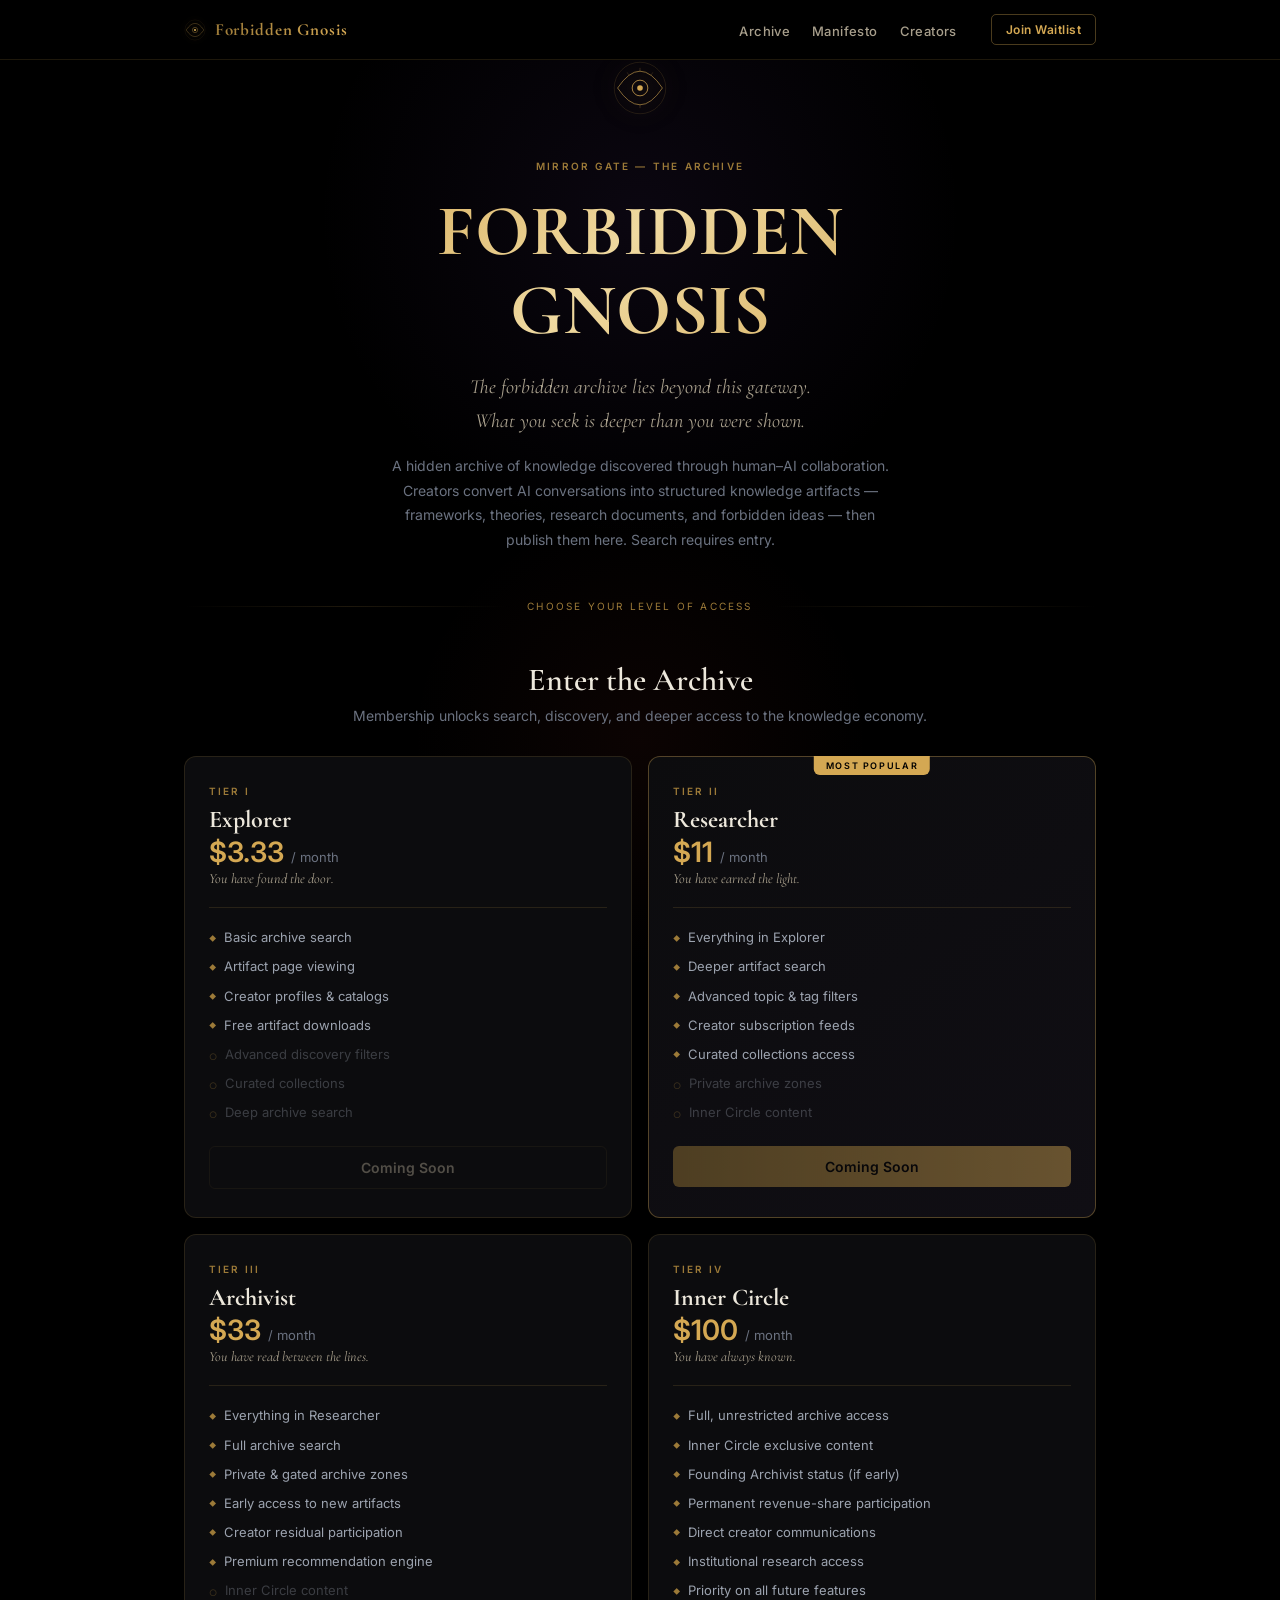
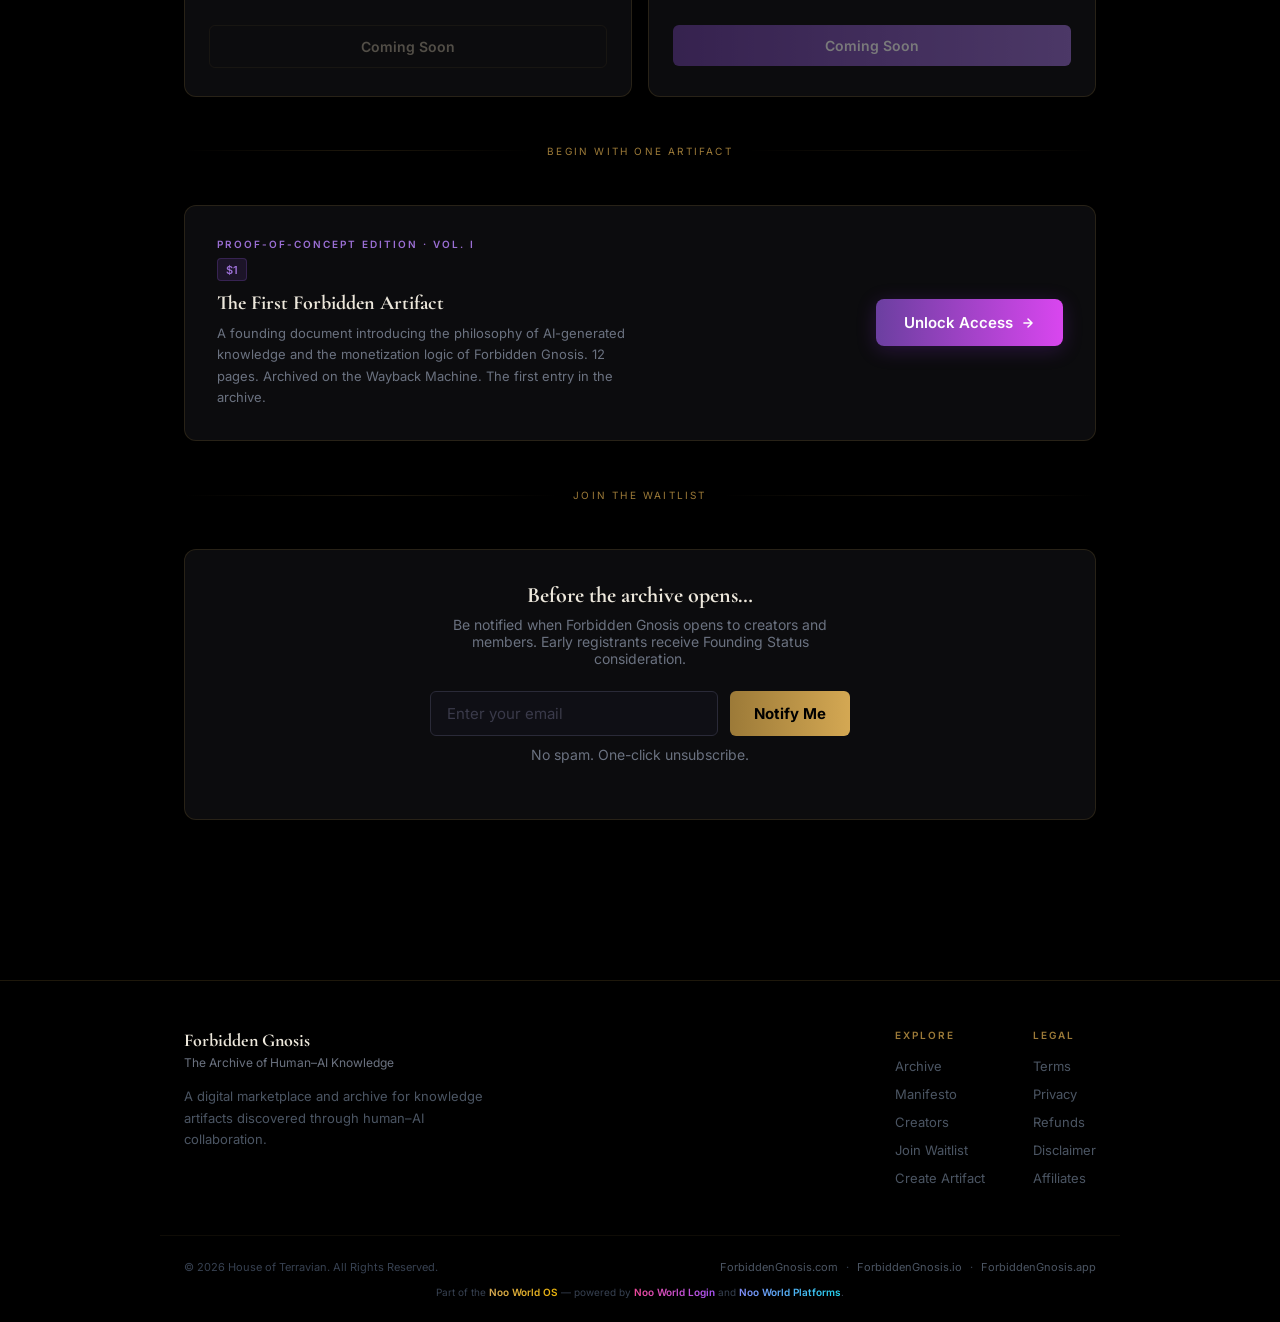
==== commit cb980a50: "Implement Phase IV — Archive Intelligence - Expanded data layer: FG_CATEGORIES registry (11 categori" ====
--- a/index.html
+++ b/index.html
@@ -158,6 +158,7 @@
     .waitlist-card p { font-size: 0.875rem; color: var(--muted); margin-bottom: 1.5rem; max-width: 400px; margin-left: auto; margin-right: auto; }
     .waitlist-email-row { max-width: 420px; margin: 0 auto; }
   </style>
+  <script defer data-domain="forbiddengnosis.com" src="https://plausible.io/js/script.js"></script>
 </head>
 <body>
   <div class="ambient" aria-hidden="true"></div>
@@ -386,6 +387,7 @@
             <li><a href="./manifesto.html">Manifesto</a></li>
             <li><a href="./creators.html">Creators</a></li>
             <li><a href="./index.html#waitlist">Join Waitlist</a></li>
+            <li><a href="./create.html">Create Artifact</a></li>
           </ul>
         </div>
         <div class="footer-col">
@@ -417,6 +419,8 @@
     </div>
   </footer>
 
+  <script src="./data/creators.js"></script>
+  <script src="./js/chamber.js"></script>
   <script src="./script.js" defer></script>
   <script>
     const CK_FORM_ID = '9180283';
@@ -462,6 +466,13 @@
       const tf = document.createElement('input');
       tf.type = 'hidden'; tf.name = 'fields[tag]'; tf.value = 'mirror-gate-waitlist';
       tmp.append(ef, tf);
+      // Inject attribution tag if visitor arrived through a creator's chamber
+      var attrSlug = window.FG && window.FG.getAttributionSlug ? window.FG.getAttributionSlug() : null;
+      if (attrSlug) {
+        var af = document.createElement('input');
+        af.type = 'hidden'; af.name = 'fields[referred_by]'; af.value = attrSlug;
+        tmp.appendChild(af);
+      }
       document.body.appendChild(tmp);
       tmp.submit();
       document.body.removeChild(tmp);
@@ -473,6 +484,8 @@
         btnText.textContent = 'Notify Me';
         successCheck.style.display = 'block';
         showStatus('success', "You're registered. Watch for the signal.");
+        var attrSlug = window.FG && window.FG.getAttributionSlug ? window.FG.getAttributionSlug() : null;
+        if (window.FG) window.FG.track('waitlist_signup', attrSlug ? { referred_by: attrSlug } : {});
         setTimeout(function () {
           emailInput.value = '';
           successCheck.style.display = 'none';
--- a/style.css
+++ b/style.css
@@ -862,6 +862,120 @@
   }
 }
 
+/* ── CHAMBER BANNER ── */
+.chamber-banner {
+  display: flex;
+  align-items: center;
+  gap: 0.875rem;
+  background: rgba(212, 168, 83, 0.06);
+  border: 1px solid rgba(212, 168, 83, 0.2);
+  border-radius: 8px;
+  padding: 0.875rem 1.25rem;
+  margin: 0 auto 2rem;
+  max-width: 860px;
+}
+.chamber-banner-eye { width: 26px; height: 26px; flex-shrink: 0; opacity: 0.8; }
+.chamber-banner-copy { font-size: 0.8125rem; color: var(--cream-dim); line-height: 1.55; }
+.chamber-banner-name { color: var(--gold); font-weight: 600; }
+.chamber-banner a { color: var(--gold-dim); text-decoration: underline; text-underline-offset: 2px; }
+.chamber-banner a:hover { color: var(--gold); }
+
+/* ── GATE WALL ── */
+.gate-wall {
+  text-align: center;
+  padding: 4rem 2rem;
+  max-width: 560px;
+  margin: 0 auto 3rem;
+}
+.gate-wall-icon { width: 52px; height: 52px; margin: 0 auto 1.5rem; opacity: 0.6; }
+.gate-wall-title {
+  font-family: 'Cormorant Garamond', Georgia, serif;
+  font-size: clamp(1.5rem, 4vw, 2rem);
+  font-weight: 700;
+  color: var(--cream);
+  margin-bottom: 0.875rem;
+}
+.gate-wall-copy {
+  font-size: 0.9375rem;
+  color: var(--cream-dim);
+  line-height: 1.7;
+  margin-bottom: 2rem;
+}
+.gate-wall-actions {
+  display: flex;
+  gap: 0.75rem;
+  justify-content: center;
+  flex-wrap: wrap;
+  margin-bottom: 1.25rem;
+}
+.gate-wall-note { font-size: 0.6875rem; color: var(--muted); font-style: italic; }
+
+/* ── CREATOR PROFILE (chamber.html) ── */
+.creator-profile {
+  display: flex;
+  gap: 1.5rem;
+  align-items: flex-start;
+  padding: 2rem;
+  background: var(--surface);
+  border: 1px solid var(--border);
+  border-radius: 12px;
+  margin-bottom: 0;
+}
+@media (max-width: 600px) {
+  .creator-profile { flex-direction: column; align-items: center; text-align: center; }
+}
+.creator-avatar {
+  width: 72px; height: 72px;
+  border-radius: 50%;
+  background: linear-gradient(135deg, var(--violet), var(--violet-light));
+  border: 1px solid rgba(107, 63, 160, 0.4);
+  display: flex; align-items: center; justify-content: center;
+  font-family: 'Cormorant Garamond', Georgia, serif;
+  font-size: 1.5rem; font-weight: 700; color: #fff;
+  flex-shrink: 0;
+}
+.creator-profile-info { flex: 1; }
+.creator-profile-name {
+  font-family: 'Cormorant Garamond', Georgia, serif;
+  font-size: 1.5rem; font-weight: 700; color: var(--cream);
+  margin-bottom: 0.25rem;
+}
+.creator-profile-badge {
+  display: inline-flex; align-items: center;
+  background: rgba(212, 168, 83, 0.1);
+  border: 1px solid rgba(212, 168, 83, 0.28);
+  color: var(--gold-dim);
+  font-size: 0.5625rem; font-weight: 600;
+  letter-spacing: 0.15em; text-transform: uppercase;
+  padding: 0.2rem 0.5rem; border-radius: 4px;
+  margin-bottom: 0.625rem;
+}
+.creator-profile-bio { font-size: 0.9rem; color: var(--cream-dim); line-height: 1.75; }
+
+/* ── READING PATH ── */
+.reading-path { display: flex; flex-direction: column; gap: 0.75rem; }
+.reading-path-item {
+  display: flex; gap: 1rem; align-items: flex-start;
+  padding: 1rem 1.25rem;
+  background: var(--surface); border: 1px solid var(--border); border-radius: 8px;
+  transition: border-color 0.25s;
+}
+.reading-path-item:hover { border-color: var(--border-hover); }
+.reading-path-step {
+  width: 28px; height: 28px; border-radius: 50%;
+  background: var(--gold-glow);
+  border: 1px solid rgba(212, 168, 83, 0.3);
+  color: var(--gold-dim); font-size: 0.75rem; font-weight: 600;
+  display: flex; align-items: center; justify-content: center;
+  flex-shrink: 0;
+}
+.reading-path-content { flex: 1; }
+.reading-path-title {
+  font-family: 'Cormorant Garamond', Georgia, serif;
+  font-size: 1rem; font-weight: 600; color: var(--cream); margin-bottom: 0.2rem;
+}
+.reading-path-note { font-size: 0.75rem; color: var(--muted); line-height: 1.5; }
+
 /* ── MISC UTILITIES ── */
 .sr-only {
   position: absolute; width: 1px; height: 1px;
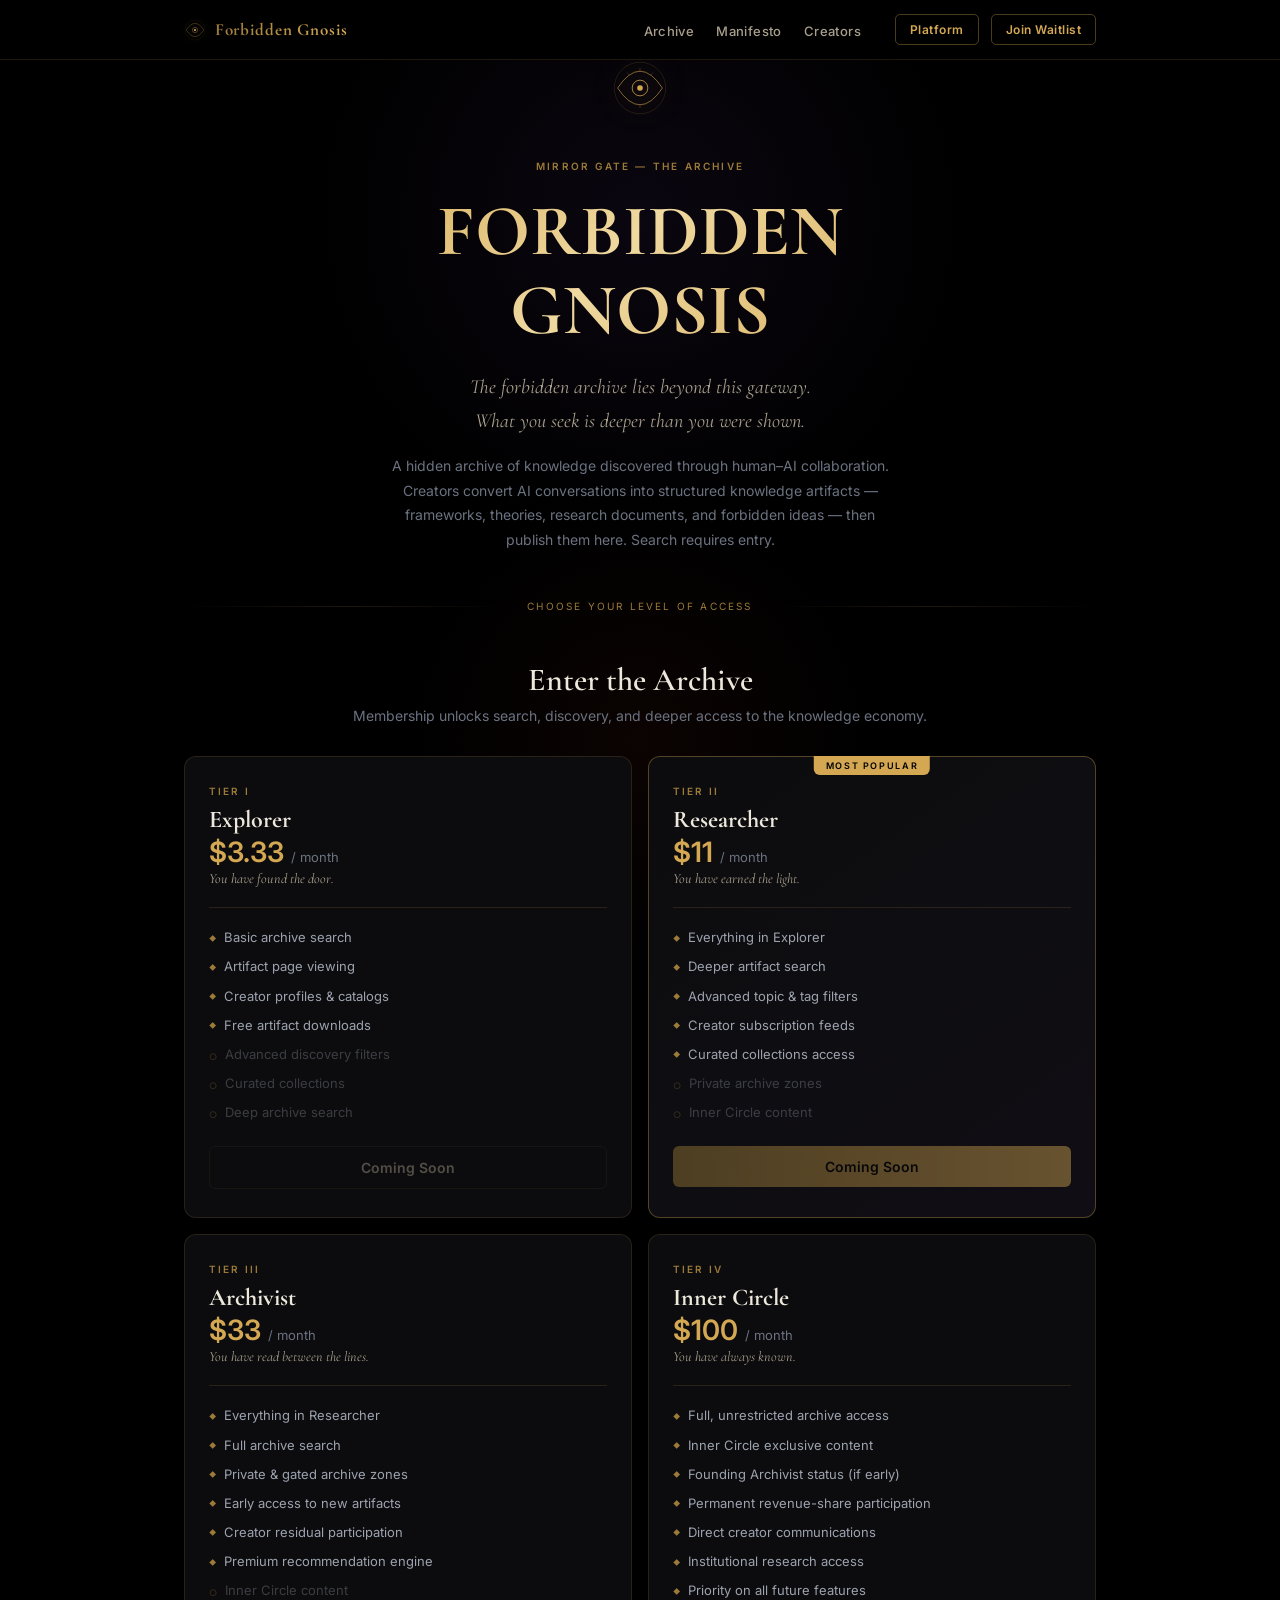
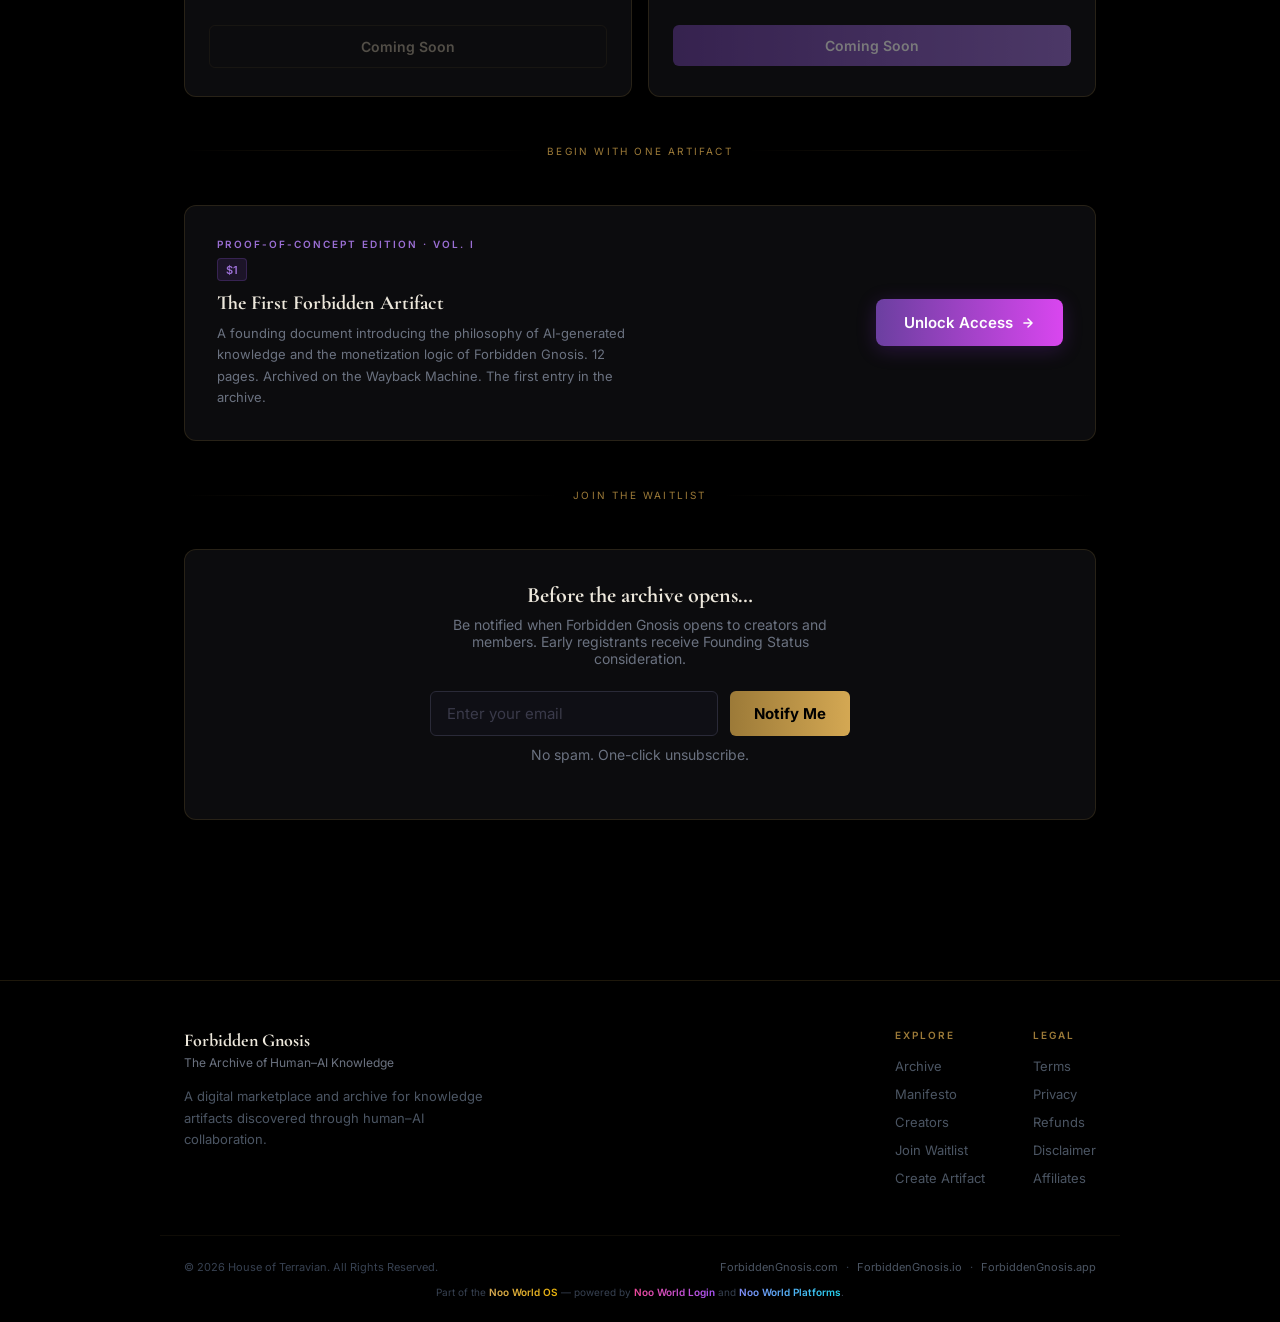
==== commit 908ec167: "Add Platform link to nav CTA on main pages Links to app.forbiddengnosis.com (the creator/member plat" ====
--- a/index.html
+++ b/index.html
@@ -184,6 +184,7 @@
         <li><a href="./creators.html">Creators</a></li>
       </ul>
       <div class="nav-cta">
+        <a href="https://app.forbiddengnosis.com" target="_blank" rel="noopener noreferrer" style="margin-right:0.5rem;">Platform</a>
         <a href="./index.html#waitlist">Join Waitlist</a>
       </div>
     </div>
